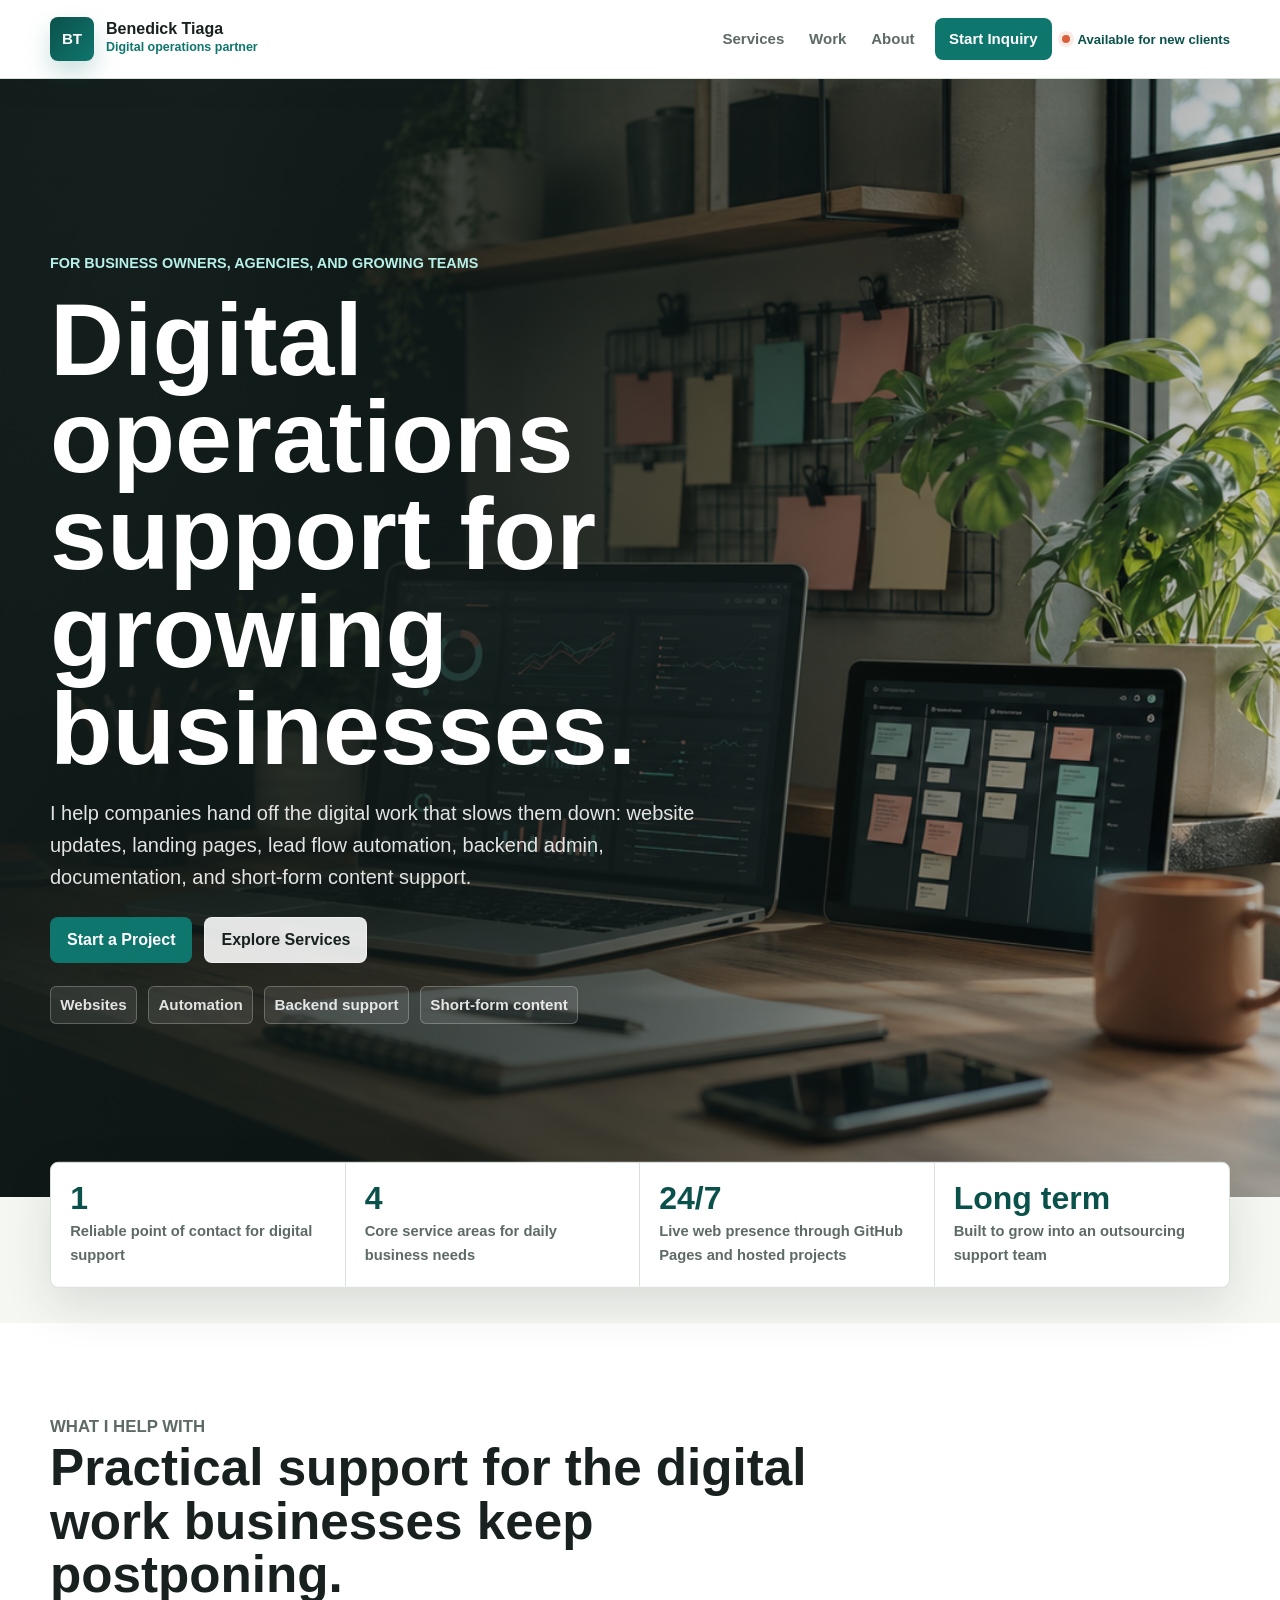
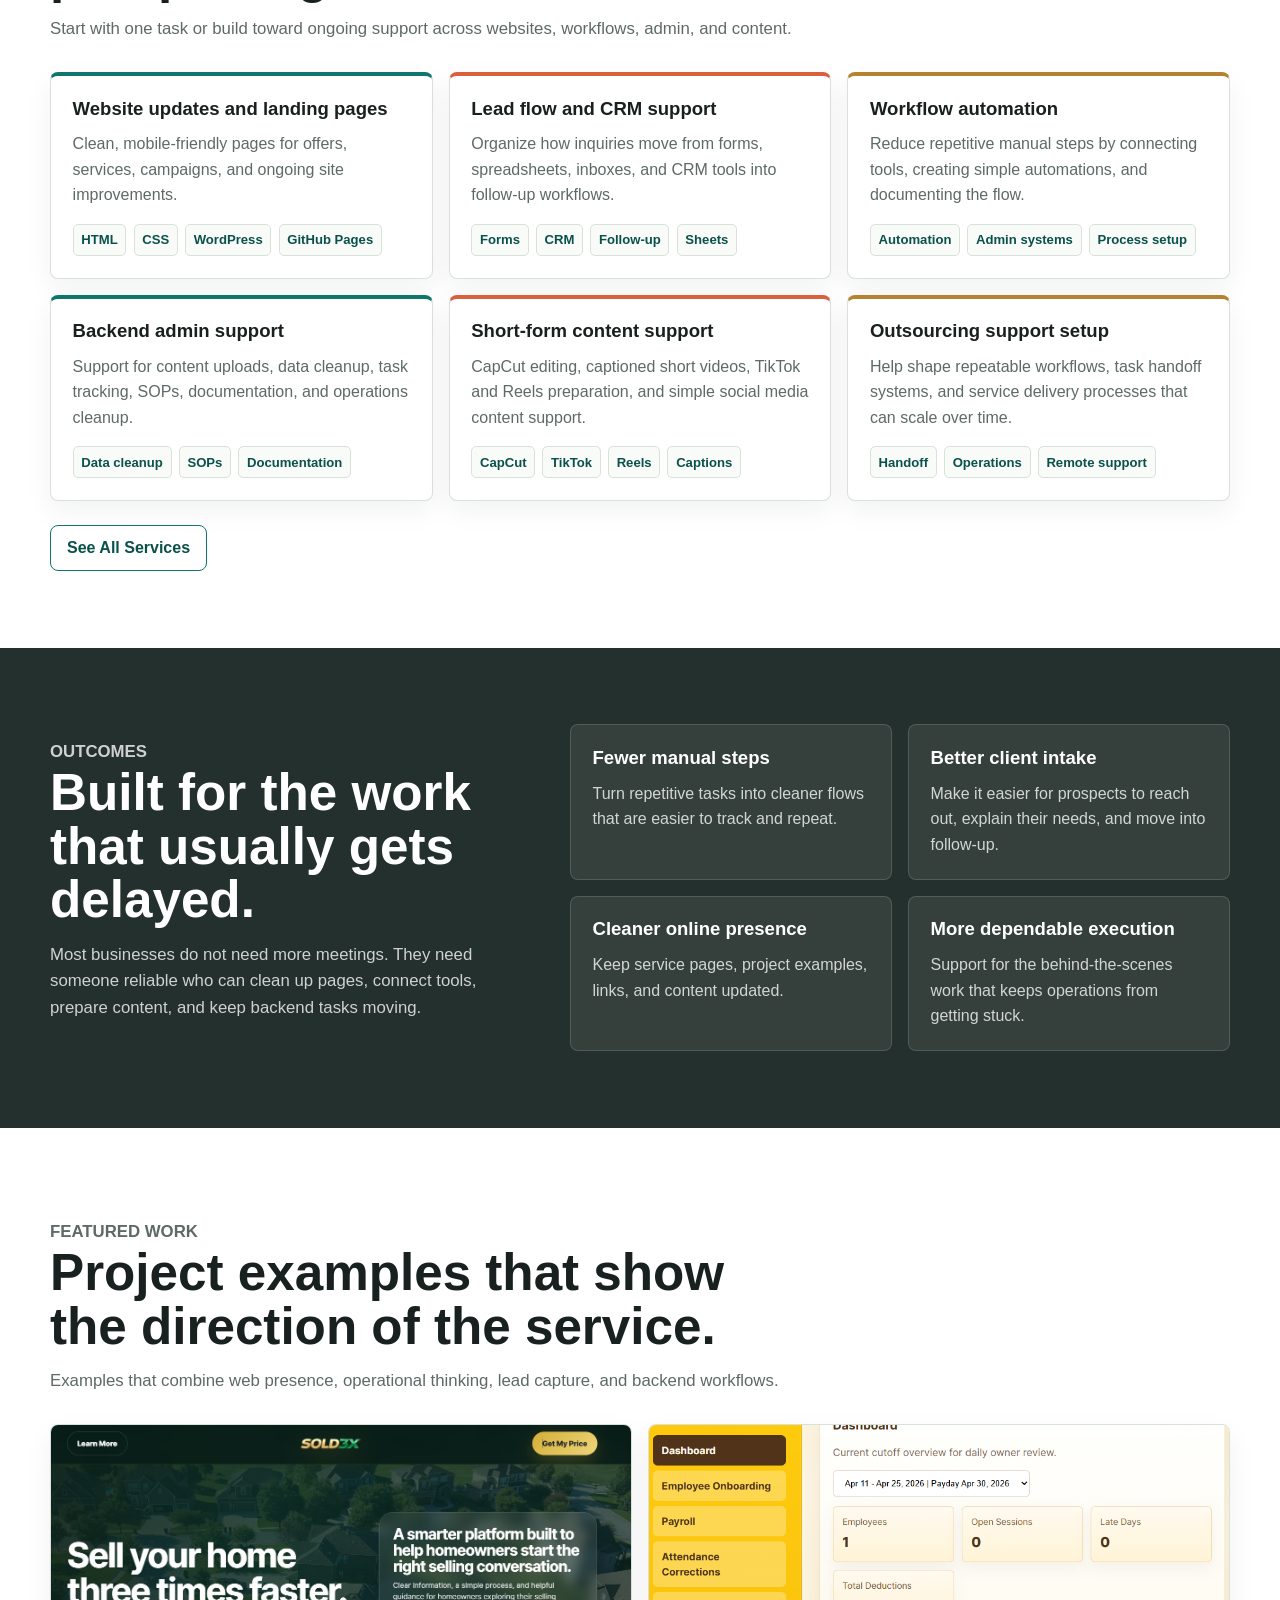
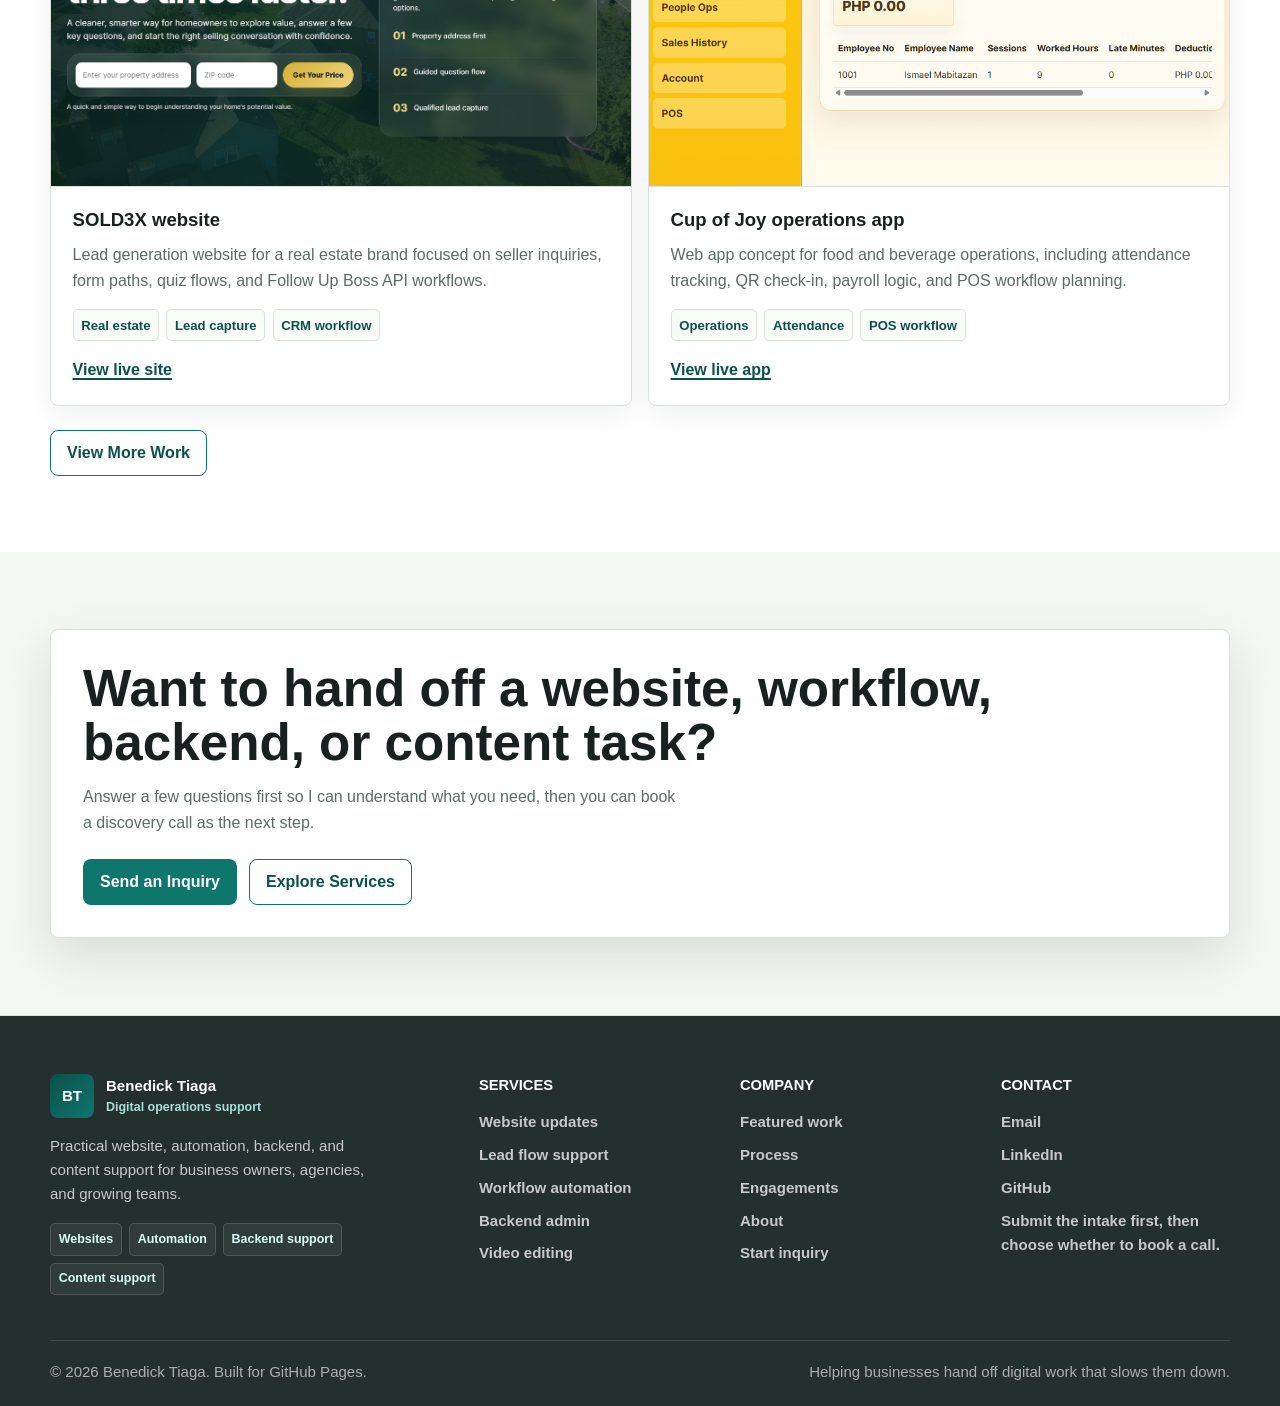
==== index.html @ 290f5091 "Convert booking to intake-first funnel" ====
<!DOCTYPE html>
<html lang="en">
<head>
  <meta charset="UTF-8" />
  <meta name="viewport" content="width=device-width, initial-scale=1.0" />
  <title>Benedick Tiaga | Digital Operations, Web, Automation, and Content Support</title>
  <meta name="description" content="Digital operations support for growing businesses. Websites, automation, backend admin, workflow cleanup, and short-form content support." />
  <meta property="og:title" content="Benedick Tiaga | Digital Operations, Web, Automation, and Content Support" />
  <meta property="og:description" content="Digital operations support for growing businesses. Websites, automation, backend admin, workflow cleanup, and short-form content support." />
  <meta property="og:type" content="website" />
  <link rel="stylesheet" href="styles.css" />
</head>
<body>
  <header class="nav">
    <div class="container nav-inner">
      <a href="index.html" class="brand"><span class="brand-mark">BT</span><span class="brand-copy"><span>Benedick Tiaga</span><small>Digital operations partner</small></span></a>
      <nav class="nav-links" aria-label="Primary navigation">
        <a href="services.html">Services</a>
        <a href="work.html">Work</a>
        <a href="about.html">About</a>
        <a href="contact.html" class="nav-cta">Start Inquiry</a>
        <span class="nav-status">Available for new clients</span>
      </nav>
    </div>
  </header>
  <main id="top"><section class="hero"><div class="container"><div class="hero-content"><p class="eyebrow">For business owners, agencies, and growing teams</p><h1>Digital operations support for growing businesses.</h1><p class="hero-copy">I help companies hand off the digital work that slows them down: website updates, landing pages, lead flow automation, backend admin, documentation, and short-form content support.</p><div class="hero-actions"><a class="button button-primary" href="contact.html">Start a Project</a><a class="button button-secondary" href="services.html">Explore Services</a></div><div class="signal-row" aria-label="Service highlights"><span>Websites</span><span>Automation</span><span>Backend support</span><span>Short-form content</span></div></div></div></section><div class="container"><div class="stat-strip" aria-label="Business focus"><div class="stat"><strong>1</strong><span>Reliable point of contact for digital support</span></div><div class="stat"><strong>4</strong><span>Core service areas for daily business needs</span></div><div class="stat"><strong>24/7</strong><span>Live web presence through GitHub Pages and hosted projects</span></div><div class="stat"><strong>Long term</strong><span>Built to grow into an outsourcing support team</span></div></div></div><section class="band-white"><div class="container"><div class="section-header"><p class="section-kicker">What I help with</p><h2>Practical support for the digital work businesses keep postponing.</h2><p>Start with one task or build toward ongoing support across websites, workflows, admin, and content.</p></div><div class="grid grid-3"><article class="card service-card" id="websites"><h3>Website updates and landing pages</h3><p>Clean, mobile-friendly pages for offers, services, campaigns, and ongoing site improvements.</p><div class="tag-row"><span class="tag">HTML</span><span class="tag">CSS</span><span class="tag">WordPress</span><span class="tag">GitHub Pages</span></div></article><article class="card service-card" id="lead-flow"><h3>Lead flow and CRM support</h3><p>Organize how inquiries move from forms, spreadsheets, inboxes, and CRM tools into follow-up workflows.</p><div class="tag-row"><span class="tag">Forms</span><span class="tag">CRM</span><span class="tag">Follow-up</span><span class="tag">Sheets</span></div></article><article class="card service-card" id="automation"><h3>Workflow automation</h3><p>Reduce repetitive manual steps by connecting tools, creating simple automations, and documenting the flow.</p><div class="tag-row"><span class="tag">Automation</span><span class="tag">Admin systems</span><span class="tag">Process setup</span></div></article><article class="card service-card" id="backend"><h3>Backend admin support</h3><p>Support for content uploads, data cleanup, task tracking, SOPs, documentation, and operations cleanup.</p><div class="tag-row"><span class="tag">Data cleanup</span><span class="tag">SOPs</span><span class="tag">Documentation</span></div></article><article class="card service-card" id="content"><h3>Short-form content support</h3><p>CapCut editing, captioned short videos, TikTok and Reels preparation, and simple social media content support.</p><div class="tag-row"><span class="tag">CapCut</span><span class="tag">TikTok</span><span class="tag">Reels</span><span class="tag">Captions</span></div></article><article class="card service-card" id="outsourcing"><h3>Outsourcing support setup</h3><p>Help shape repeatable workflows, task handoff systems, and service delivery processes that can scale over time.</p><div class="tag-row"><span class="tag">Handoff</span><span class="tag">Operations</span><span class="tag">Remote support</span></div></article></div><div class="actions"><a class="button button-outline" href="services.html">See All Services</a></div></div></section><section class="band-ink"><div class="container feature-split"><div class="section-header"><p class="section-kicker">Outcomes</p><h2>Built for the work that usually gets delayed.</h2><p>Most businesses do not need more meetings. They need someone reliable who can clean up pages, connect tools, prepare content, and keep backend tasks moving.</p></div><div class="grid grid-2"><article class="card"><h3>Fewer manual steps</h3><p>Turn repetitive tasks into cleaner flows that are easier to track and repeat.</p></article><article class="card"><h3>Better client intake</h3><p>Make it easier for prospects to reach out, explain their needs, and move into follow-up.</p></article><article class="card"><h3>Cleaner online presence</h3><p>Keep service pages, project examples, links, and content updated.</p></article><article class="card"><h3>More dependable execution</h3><p>Support for the behind-the-scenes work that keeps operations from getting stuck.</p></article></div></div></section><section class="band-white"><div class="container"><div class="section-header"><p class="section-kicker">Featured work</p><h2>Project examples that show the direction of the service.</h2><p>Examples that combine web presence, operational thinking, lead capture, and backend workflows.</p></div><div class="grid grid-2"><article class="card project-card"><img src="sold3x-preview.png" alt="SOLD3X website preview" class="project-image" /><div class="project-body"><h3>SOLD3X website</h3><p>Lead generation website for a real estate brand focused on seller inquiries, form paths, quiz flows, and Follow Up Boss API workflows.</p><div class="tag-row"><span class="tag">Real estate</span><span class="tag">Lead capture</span><span class="tag">CRM workflow</span></div><div class="project-meta"><a class="project-link" href="https://sold3x.com/" target="_blank" rel="noreferrer">View live site</a></div></div></article><article class="card project-card"><img src="cupofjoy-preview.png" alt="Cup of Joy app preview" class="project-image" /><div class="project-body"><h3>Cup of Joy operations app</h3><p>Web app concept for food and beverage operations, including attendance tracking, QR check-in, payroll logic, and POS workflow planning.</p><div class="tag-row"><span class="tag">Operations</span><span class="tag">Attendance</span><span class="tag">POS workflow</span></div><div class="project-meta"><a class="project-link" href="https://cupofjoy2506.netlify.app/" target="_blank" rel="noreferrer">View live app</a></div></div></article></div><div class="actions"><a class="button button-outline" href="work.html">View More Work</a></div></div></section><section><div class="container final-cta"><h2>Want to hand off a website, workflow, backend, or content task?</h2><p>Answer a few questions first so I can understand what you need, then you can book a discovery call as the next step.</p><div class="page-actions"><a class="button button-primary" href="contact.html">Send an Inquiry</a><a class="button button-outline" href="services.html">Explore Services</a></div></div></section></main>
  <footer class="site-footer"><div class="container"><div class="footer-main"><div><a href="index.html" class="footer-logo"><span class="brand-mark">BT</span><span>Benedick Tiaga<small>Digital operations support</small></span></a><p class="footer-copy">Practical website, automation, backend, and content support for business owners, agencies, and growing teams.</p><div class="footer-badges" aria-label="Core services"><span class="footer-badge">Websites</span><span class="footer-badge">Automation</span><span class="footer-badge">Backend support</span><span class="footer-badge">Content support</span></div></div><div class="footer-col"><h3>Services</h3><a href="services.html#websites">Website updates</a><a href="services.html#lead-flow">Lead flow support</a><a href="services.html#automation">Workflow automation</a><a href="services.html#backend">Backend admin</a><a href="work.html#videos">Video editing</a></div><div class="footer-col"><h3>Company</h3><a href="work.html">Featured work</a><a href="services.html#process">Process</a><a href="services.html#plans">Engagements</a><a href="about.html">About</a><a href="contact.html">Start inquiry</a></div><div class="footer-col"><h3>Contact</h3><a href="mailto:benedick.tiaga04@gmail.com">Email</a><a href="https://www.linkedin.com/in/benedick-tiaga-jr-51b253248/" target="_blank" rel="noreferrer">LinkedIn</a><a href="https://github.com/SyakNiPrimo" target="_blank" rel="noreferrer">GitHub</a><span>Submit the intake first, then choose whether to book a call.</span></div></div><div class="footer-bottom"><span>&copy; <span id="year"></span> Benedick Tiaga. Built for GitHub Pages.</span><span>Helping businesses hand off digital work that slows them down.</span></div></div></footer>
  <script>document.getElementById('year').textContent = new Date().getFullYear();</script>
  
</body>
</html>
---- styles.css ----
:root {
      --ink: #18211f;
      --muted: #5d6a66;
      --soft: #f5f7f2;
      --paper: #ffffff;
      --sage: #dfe8dd;
      --line: #d9e1db;
      --teal: #0f766e;
      --teal-dark: #0b514b;
      --coral: #d95f3d;
      --gold: #b4832f;
      --charcoal: #24302d;
      --max: 1180px;
      --radius: 8px;
      --shadow: 0 18px 48px rgba(24, 33, 31, 0.12);
    }

    * {
      box-sizing: border-box;
    }

    html {
      scroll-behavior: smooth;
    }

    body {
      margin: 0;
      font-family: Inter, Arial, Helvetica, sans-serif;
      color: var(--ink);
      background: var(--soft);
      line-height: 1.6;
    }

    a {
      color: inherit;
      text-decoration: none;
    }

    img,
    iframe {
      display: block;
      max-width: 100%;
    }

    input,
    select,
    textarea,
    button {
      font: inherit;
    }

    .container {
      width: min(100% - 2rem, var(--max));
      margin: 0 auto;
    }

    .nav {
      position: sticky;
      top: 0;
      z-index: 20;
      background: rgba(255, 255, 255, 0.94);
      border-bottom: 1px solid var(--line);
      backdrop-filter: blur(16px);
      box-shadow: 0 10px 28px rgba(24, 33, 31, 0.06);
    }

    .nav-inner {
      display: flex;
      align-items: center;
      justify-content: space-between;
      gap: 1rem;
      min-height: 78px;
    }

    .brand {
      display: inline-flex;
      align-items: center;
      gap: 0.75rem;
      color: var(--ink);
      flex-shrink: 0;
    }

    .brand-mark {
      display: inline-grid;
      place-items: center;
      width: 44px;
      height: 44px;
      border-radius: var(--radius);
      color: white;
      background: linear-gradient(135deg, var(--teal-dark), var(--teal));
      font-size: 0.95rem;
      font-weight: 900;
      box-shadow: 0 12px 24px rgba(15, 118, 110, 0.22);
    }

    .brand-copy {
      display: grid;
      gap: 0.05rem;
    }

    .brand-copy span {
      font-weight: 900;
      line-height: 1.1;
    }

    .brand-copy small {
      font-size: 0.78rem;
      font-weight: 800;
      color: var(--teal);
    }

    .nav-links {
      display: flex;
      align-items: center;
      justify-content: flex-end;
      gap: 0.25rem;
      flex-wrap: wrap;
      color: var(--muted);
      font-size: 0.94rem;
      font-weight: 800;
    }

    .nav-links a {
      display: inline-flex;
      align-items: center;
      min-height: 40px;
      padding: 0.55rem 0.65rem;
      border-radius: var(--radius);
    }

    .nav-links a:hover {
      color: var(--teal-dark);
      background: #eef5f0;
    }

    .nav-links .nav-cta {
      margin-left: 0.35rem;
      padding-inline: 0.9rem;
      color: white;
      background: var(--teal);
    }

    .nav-links .nav-cta:hover {
      color: white;
      background: var(--teal-dark);
    }

    .nav-status {
      display: inline-flex;
      align-items: center;
      gap: 0.45rem;
      margin-left: 0.4rem;
      color: var(--teal-dark);
      font-size: 0.82rem;
      font-weight: 900;
    }

    .nav-status::before {
      content: "";
      width: 0.5rem;
      height: 0.5rem;
      border-radius: 999px;
      background: var(--coral);
      box-shadow: 0 0 0 4px rgba(217, 95, 61, 0.12);
    }

    .button {
      display: inline-flex;
      align-items: center;
      justify-content: center;
      min-height: 46px;
      padding: 0.82rem 1rem;
      border: 1px solid transparent;
      border-radius: var(--radius);
      font-weight: 800;
      line-height: 1.1;
      cursor: pointer;
      transition: transform 0.2s ease, background 0.2s ease, border-color 0.2s ease;
    }

    .button:hover {
      transform: translateY(-1px);
    }

    .button-primary {
      background: var(--teal);
      color: white;
    }

    .button-primary:hover {
      background: var(--teal-dark);
    }

    .button-secondary {
      color: var(--ink);
      background: rgba(255, 255, 255, 0.88);
      border-color: rgba(255, 255, 255, 0.45);
    }

    .button-outline {
      color: var(--teal-dark);
      background: transparent;
      border-color: var(--teal);
    }

    .hero {
      position: relative;
      min-height: 76svh;
      display: flex;
      align-items: center;
      overflow: hidden;
      color: white;
      background:
        linear-gradient(90deg, rgba(16, 26, 24, 0.92) 0%, rgba(16, 26, 24, 0.72) 48%, rgba(16, 26, 24, 0.22) 100%),
        url("hero-operations.png") center right / cover no-repeat;
    }

    .hero-content {
      width: min(720px, 100%);
      padding: 6rem 0;
    }

    .eyebrow {
      margin: 0 0 1rem;
      color: #b7f0e8;
      font-size: 0.9rem;
      font-weight: 800;
      text-transform: uppercase;
      letter-spacing: 0;
    }

    h1,
    h2,
    h3,
    p {
      overflow-wrap: anywhere;
    }

    h1 {
      margin: 0;
      max-width: 12ch;
      font-size: clamp(3rem, 8vw, 6.8rem);
      line-height: 0.95;
      letter-spacing: 0;
    }

    .hero-copy {
      max-width: 62ch;
      margin: 1.25rem 0 0;
      color: rgba(255, 255, 255, 0.88);
      font-size: clamp(1rem, 2vw, 1.25rem);
    }

    .hero-actions,
    .actions {
      display: flex;
      flex-wrap: wrap;
      gap: 0.75rem;
      margin-top: 1.5rem;
    }

    .signal-row {
      display: flex;
      flex-wrap: wrap;
      gap: 0.7rem;
      margin-top: 1.4rem;
      color: rgba(255, 255, 255, 0.86);
      font-size: 0.95rem;
      font-weight: 700;
    }

    .signal-row span {
      padding: 0.38rem 0.58rem;
      border: 1px solid rgba(255, 255, 255, 0.24);
      border-radius: 6px;
      background: rgba(255, 255, 255, 0.09);
    }

    section {
      padding: 4.8rem 0;
    }

    .band-white {
      background: var(--paper);
    }

    .band-ink {
      color: white;
      background: var(--charcoal);
    }

    .section-header {
      max-width: 760px;
      margin-bottom: 1.8rem;
    }

    .section-kicker {
      margin: 0 0 0.5rem;
      color: var(--coral);
      font-size: 0.9rem;
      font-weight: 800;
      text-transform: uppercase;
      letter-spacing: 0;
    }

    .band-ink .section-kicker {
      color: #f6bd9d;
    }

    .section-header h2,
    .cta h2 {
      margin: 0;
      font-size: clamp(2rem, 4vw, 3.5rem);
      line-height: 1.05;
      letter-spacing: 0;
    }

    .section-header p,
    .cta p {
      margin: 0.9rem 0 0;
      color: var(--muted);
      font-size: 1.05rem;
    }

    .band-ink .section-header p,
    .band-ink .card p,
    .band-ink .muted {
      color: rgba(255, 255, 255, 0.78);
    }

    .grid {
      display: grid;
      gap: 1rem;
    }

    .grid-2 {
      grid-template-columns: repeat(2, minmax(0, 1fr));
    }

    .grid-3 {
      grid-template-columns: repeat(3, minmax(0, 1fr));
    }

    .grid-4 {
      grid-template-columns: repeat(4, minmax(0, 1fr));
    }

    .card {
      background: var(--paper);
      border: 1px solid var(--line);
      border-radius: var(--radius);
      padding: 1.35rem;
      box-shadow: 0 10px 28px rgba(24, 33, 31, 0.06);
    }

    .band-ink .card {
      color: white;
      background: rgba(255, 255, 255, 0.08);
      border-color: rgba(255, 255, 255, 0.14);
      box-shadow: none;
    }

    .card h3 {
      margin: 0;
      font-size: 1.16rem;
      line-height: 1.2;
    }

    .card p {
      margin: 0.7rem 0 0;
      color: var(--muted);
    }

    .number {
      display: inline-grid;
      place-items: center;
      width: 2.4rem;
      height: 2.4rem;
      margin-bottom: 0.9rem;
      border-radius: 6px;
      background: var(--sage);
      color: var(--teal-dark);
      font-weight: 900;
    }

    .stat-strip {
      display: grid;
      grid-template-columns: repeat(4, minmax(0, 1fr));
      border: 1px solid var(--line);
      border-radius: var(--radius);
      background: var(--paper);
      overflow: hidden;
      box-shadow: var(--shadow);
      transform: translateY(-2.2rem);
    }

    .stat {
      padding: 1.2rem;
      border-right: 1px solid var(--line);
    }

    .stat:last-child {
      border-right: 0;
    }

    .stat strong {
      display: block;
      color: var(--teal-dark);
      font-size: clamp(1.45rem, 3vw, 2rem);
      line-height: 1;
    }

    .stat span {
      display: block;
      margin-top: 0.4rem;
      color: var(--muted);
      font-weight: 700;
      font-size: 0.92rem;
    }

    .service-card {
      min-height: 100%;
      border-top: 4px solid var(--teal);
    }

    .service-card:nth-child(2),
    .service-card:nth-child(5) {
      border-top-color: var(--coral);
    }

    .service-card:nth-child(3),
    .service-card:nth-child(6) {
      border-top-color: var(--gold);
    }

    .tag-row {
      display: flex;
      flex-wrap: wrap;
      gap: 0.45rem;
      margin-top: 1rem;
    }

    .tag {
      display: inline-flex;
      border: 1px solid var(--line);
      border-radius: 5px;
      padding: 0.28rem 0.48rem;
      color: var(--teal-dark);
      background: #f8fbf7;
      font-size: 0.82rem;
      font-weight: 800;
    }

    .feature-split {
      display: grid;
      grid-template-columns: 0.85fr 1.15fr;
      gap: 2rem;
      align-items: center;
    }

    .profile-block {
      display: grid;
      grid-template-columns: 160px minmax(0, 1fr);
      gap: 1.2rem;
      align-items: center;
      padding: 1.2rem;
      border: 1px solid var(--line);
      border-radius: var(--radius);
      background: var(--paper);
      box-shadow: var(--shadow);
    }

    .profile-block img {
      width: 160px;
      height: 160px;
      border-radius: var(--radius);
      object-fit: cover;
      object-position: center 18%;
    }

    .profile-block h3 {
      margin: 0;
      font-size: 1.4rem;
    }

    .profile-block p {
      margin: 0.5rem 0 0;
      color: var(--muted);
    }

    .check-list {
      display: grid;
      gap: 0.75rem;
      margin: 0;
      padding: 0;
      list-style: none;
    }

    .check-list li {
      position: relative;
      padding-left: 1.55rem;
      color: var(--muted);
    }

    .check-list li::before {
      content: "";
      position: absolute;
      left: 0;
      top: 0.58rem;
      width: 0.65rem;
      height: 0.65rem;
      border-radius: 2px;
      background: var(--teal);
    }

    .project-card {
      padding: 0;
      overflow: hidden;
    }

    .project-image {
      width: 100%;
      aspect-ratio: 16 / 10;
      object-fit: cover;
      border-bottom: 1px solid var(--line);
      background: #e7ece8;
    }

    .project-body {
      padding: 1.35rem;
    }

    .project-meta {
      display: flex;
      flex-wrap: wrap;
      gap: 0.7rem;
      margin-top: 1rem;
    }

    .project-link {
      color: var(--teal-dark);
      font-weight: 900;
      text-decoration: underline;
      text-decoration-thickness: 2px;
      text-underline-offset: 3px;
    }

    .plans {
      align-items: stretch;
    }

    .plan-card {
      display: flex;
      flex-direction: column;
      min-height: 100%;
    }

    .plan-card strong {
      display: block;
      margin-top: 1rem;
      color: var(--teal-dark);
      font-size: 1.1rem;
    }

    .plan-card .button {
      margin-top: auto;
      align-self: flex-start;
    }

    .video-grid {
      grid-template-columns: repeat(3, minmax(0, 1fr));
    }

    .video-frame {
      position: relative;
      width: 100%;
      aspect-ratio: 9 / 16;
      overflow: hidden;
      border-radius: var(--radius);
      background: #111;
      border: 1px solid var(--line);
      margin-top: 1rem;
    }

    .video-frame iframe {
      position: absolute;
      inset: 0;
      width: 100%;
      height: 100%;
      border: 0;
    }

    .cta {
      display: grid;
      grid-template-columns: 0.86fr 1.14fr;
      gap: 2rem;
      align-items: start;
      padding: 2rem;
      border: 1px solid var(--line);
      border-radius: var(--radius);
      background: var(--paper);
      box-shadow: var(--shadow);
    }

    .booking {
      display: grid;
      grid-template-columns: 0.8fr 1.2fr;
      gap: 2rem;
      align-items: start;
    }

    .booking-panel {
      position: sticky;
      top: 106px;
    }

    .booking-points {
      display: grid;
      gap: 0.75rem;
      margin-top: 1.3rem;
    }

    .booking-point {
      padding: 0.9rem 1rem;
      border: 1px solid var(--line);
      border-radius: var(--radius);
      background: var(--paper);
      color: var(--muted);
      font-weight: 700;
    }

    .booking-point strong {
      display: block;
      color: var(--ink);
      margin-bottom: 0.2rem;
    }

    .booking-widget {
      overflow: hidden;
      border: 1px solid var(--line);
      border-radius: var(--radius);
      background: var(--paper);
      box-shadow: var(--shadow);
    }

    .contact-form {
      display: grid;
      gap: 0.9rem;
    }

    .intake-layout {
      grid-template-columns: 0.78fr 1.22fr;
    }

    .form-summary {
      display: grid;
      gap: 0.55rem;
      margin-top: 1.4rem;
    }

    .form-summary span {
      display: flex;
      align-items: center;
      min-height: 42px;
      padding: 0.72rem 0.82rem;
      border: 1px solid var(--line);
      border-radius: var(--radius);
      color: var(--teal-dark);
      background: #f8fbf7;
      font-weight: 900;
    }

    .intake-form {
      gap: 1rem;
    }

    .form-progress {
      display: grid;
      grid-template-columns: repeat(3, minmax(0, 1fr));
      gap: 0.55rem;
    }

    .progress-step {
      display: grid;
      place-items: center;
      min-height: 42px;
      padding: 0.55rem;
      border: 1px solid var(--line);
      border-radius: var(--radius);
      color: var(--muted);
      background: #fbfcfa;
      font-size: 0.82rem;
      font-weight: 900;
      text-align: center;
    }

    .progress-step.is-active,
    .progress-step.is-complete {
      color: white;
      background: var(--teal);
      border-color: var(--teal);
    }

    .form-step {
      display: grid;
      gap: 0.9rem;
    }

    .has-js .form-step {
      display: none;
    }

    .has-js .form-step.is-active {
      display: grid;
    }

    .form-step-actions {
      display: flex;
      flex-wrap: wrap;
      gap: 0.75rem;
      margin-top: 0.25rem;
    }

    .form-error {
      padding: 0.72rem 0.82rem;
      border: 1px solid rgba(217, 95, 61, 0.35);
      border-radius: var(--radius);
      color: #8f341d;
      background: rgba(217, 95, 61, 0.08);
      font-weight: 800;
    }

    .form-error:empty {
      display: none;
    }

    .field {
      display: grid;
      gap: 0.35rem;
    }

    .field label {
      color: var(--ink);
      font-weight: 800;
      font-size: 0.92rem;
    }

    .field input,
    .field select,
    .field textarea {
      width: 100%;
      border: 1px solid var(--line);
      border-radius: var(--radius);
      padding: 0.85rem;
      color: var(--ink);
      background: #fbfcfa;
    }

    .field textarea {
      min-height: 135px;
      resize: vertical;
    }

    .option-group {
      display: grid;
      gap: 0.6rem;
      padding: 0;
      margin: 0;
      border: 0;
    }

    .option-group > span {
      color: var(--ink);
      font-weight: 800;
      font-size: 0.92rem;
    }

    .choice-list {
      display: grid;
      gap: 0.55rem;
      padding: 0;
      margin: 0;
      border: 0;
    }

    .choice {
      display: flex;
      align-items: flex-start;
      gap: 0.55rem;
      padding: 0.72rem 0.8rem;
      border: 1px solid var(--line);
      border-radius: var(--radius);
      background: #fbfcfa;
      color: var(--muted);
      font-weight: 700;
    }

    .choice input {
      width: auto;
      margin-top: 0.25rem;
      accent-color: var(--teal);
      flex-shrink: 0;
    }

    .form-section-title {
      margin: 0;
      color: var(--teal-dark);
      font-size: 0.92rem;
      font-weight: 900;
      text-transform: uppercase;
      letter-spacing: 0;
    }

    .form-grid {
      display: grid;
      grid-template-columns: repeat(2, minmax(0, 1fr));
      gap: 0.9rem;
    }

    .form-note {
      margin: 0;
      color: var(--muted);
      font-size: 0.92rem;
    }

    .hidden-field {
      display: none;
    }

    .contact-links {
      display: grid;
      gap: 0.65rem;
      margin-top: 1.5rem;
    }

    .contact-links a {
      display: block;
      padding: 0.75rem 0;
      border-bottom: 1px solid var(--line);
      color: var(--teal-dark);
      font-weight: 900;
    }

    .site-footer {
      padding: 3.6rem 0 1.4rem;
      color: rgba(255, 255, 255, 0.74);
      background: var(--charcoal);
      border-top: 1px solid var(--line);
      font-size: 0.94rem;
    }

    .footer-main {
      display: grid;
      grid-template-columns: 1.3fr repeat(3, minmax(0, 0.75fr));
      gap: 2rem;
      align-items: start;
    }

    .footer-logo {
      display: inline-flex;
      align-items: center;
      gap: 0.75rem;
      color: white;
      font-weight: 900;
    }

    .footer-logo .brand-mark {
      box-shadow: none;
    }

    .footer-logo small {
      display: block;
      color: #a8ded7;
      font-size: 0.78rem;
      font-weight: 800;
    }

    .footer-copy {
      max-width: 38ch;
      margin: 1rem 0 0;
      color: rgba(255, 255, 255, 0.74);
    }

    .footer-badges {
      display: flex;
      flex-wrap: wrap;
      gap: 0.45rem;
      margin-top: 1.1rem;
    }

    .footer-badge {
      display: inline-flex;
      padding: 0.32rem 0.48rem;
      border: 1px solid rgba(255, 255, 255, 0.14);
      border-radius: 5px;
      color: #d9fff9;
      background: rgba(255, 255, 255, 0.06);
      font-size: 0.78rem;
      font-weight: 900;
    }

    .footer-col h3 {
      margin: 0 0 0.8rem;
      color: white;
      font-size: 0.92rem;
      text-transform: uppercase;
      letter-spacing: 0;
    }

    .footer-col a,
    .footer-col span {
      display: block;
      margin-top: 0.55rem;
      color: rgba(255, 255, 255, 0.74);
      font-weight: 700;
    }

    .footer-col a:hover {
      color: white;
    }

    .footer-bottom {
      display: flex;
      align-items: center;
      justify-content: space-between;
      gap: 1rem;
      margin-top: 2.8rem;
      padding-top: 1.2rem;
      border-top: 1px solid rgba(255, 255, 255, 0.12);
      color: rgba(255, 255, 255, 0.62);
    }

    @media (max-width: 1050px) {
      .grid-4,
      .video-grid {
        grid-template-columns: repeat(2, minmax(0, 1fr));
      }

      .footer-main {
        grid-template-columns: repeat(2, minmax(0, 1fr));
      }

      .stat-strip {
        grid-template-columns: repeat(2, minmax(0, 1fr));
      }

      .stat:nth-child(2) {
        border-right: 0;
      }

      .stat:nth-child(1),
      .stat:nth-child(2) {
        border-bottom: 1px solid var(--line);
      }
    }

    @media (max-width: 860px) {
      .nav-inner {
        align-items: flex-start;
        flex-direction: column;
        padding: 0.9rem 0;
      }

      .nav-links {
        justify-content: flex-start;
        width: 100%;
      }

      .nav-status {
        margin-left: 0;
      }

      .hero {
        min-height: 72svh;
        background:
          linear-gradient(90deg, rgba(16, 26, 24, 0.92), rgba(16, 26, 24, 0.72)),
          url("hero-operations.png") center / cover no-repeat;
      }

      h1 {
        max-width: 100%;
      }

      .grid-2,
      .grid-3,
      .feature-split,
      .cta,
      .booking,
      .footer-main {
        grid-template-columns: 1fr;
      }

      .booking-panel {
        position: static;
      }

      .footer-bottom {
        align-items: flex-start;
        flex-direction: column;
      }
    }

    @media (max-width: 640px) {
      .container {
        width: min(100% - 1.1rem, var(--max));
      }

      section {
        padding: 3.4rem 0;
      }

      .hero-content {
        padding: 4rem 0;
      }

      .grid-4,
      .video-grid,
      .stat-strip,
      .form-grid,
      .profile-block {
        grid-template-columns: 1fr;
      }

      .stat {
        border-right: 0;
        border-bottom: 1px solid var(--line);
      }

      .stat:last-child {
        border-bottom: 0;
      }

      .profile-block img {
        width: 100%;
        height: 260px;
      }

      .button {
        width: 100%;
      }

      .nav-links {
        display: grid;
        grid-template-columns: repeat(2, minmax(0, 1fr));
      }

      .nav-links a {
        justify-content: center;
        text-align: center;
      }

      .nav-links .nav-cta,
      .nav-status {
        grid-column: 1 / -1;
        justify-content: center;
      }

      .project-meta,
      .hero-actions,
      .actions {
        width: 100%;
      }
    }

    .nav-links a[aria-current="page"] {
      color: var(--teal-dark);
      background: #eef5f0;
    }

    .page-hero {
      position: relative;
      padding: 5.6rem 0 4.8rem;
      color: white;
      background:
        linear-gradient(90deg, rgba(16, 26, 24, 0.94), rgba(16, 26, 24, 0.68)),
        url("hero-operations.png") center right / cover no-repeat;
    }

    .page-hero h1 {
      max-width: 13ch;
    }

    .page-hero .hero-copy {
      color: rgba(255, 255, 255, 0.86);
    }

    .page-hero .eyebrow {
      color: #b7f0e8;
    }

    .page-actions {
      display: flex;
      flex-wrap: wrap;
      gap: 0.75rem;
      margin-top: 1.5rem;
    }

    .final-cta {
      padding: 2rem;
      border: 1px solid var(--line);
      border-radius: var(--radius);
      background: var(--paper);
      box-shadow: var(--shadow);
    }

    .final-cta h2 {
      margin: 0;
      font-size: clamp(2rem, 4vw, 3.4rem);
      line-height: 1.05;
      letter-spacing: 0;
    }

    .final-cta p {
      max-width: 68ch;
      color: var(--muted);
      margin: 0.9rem 0 0;
    }
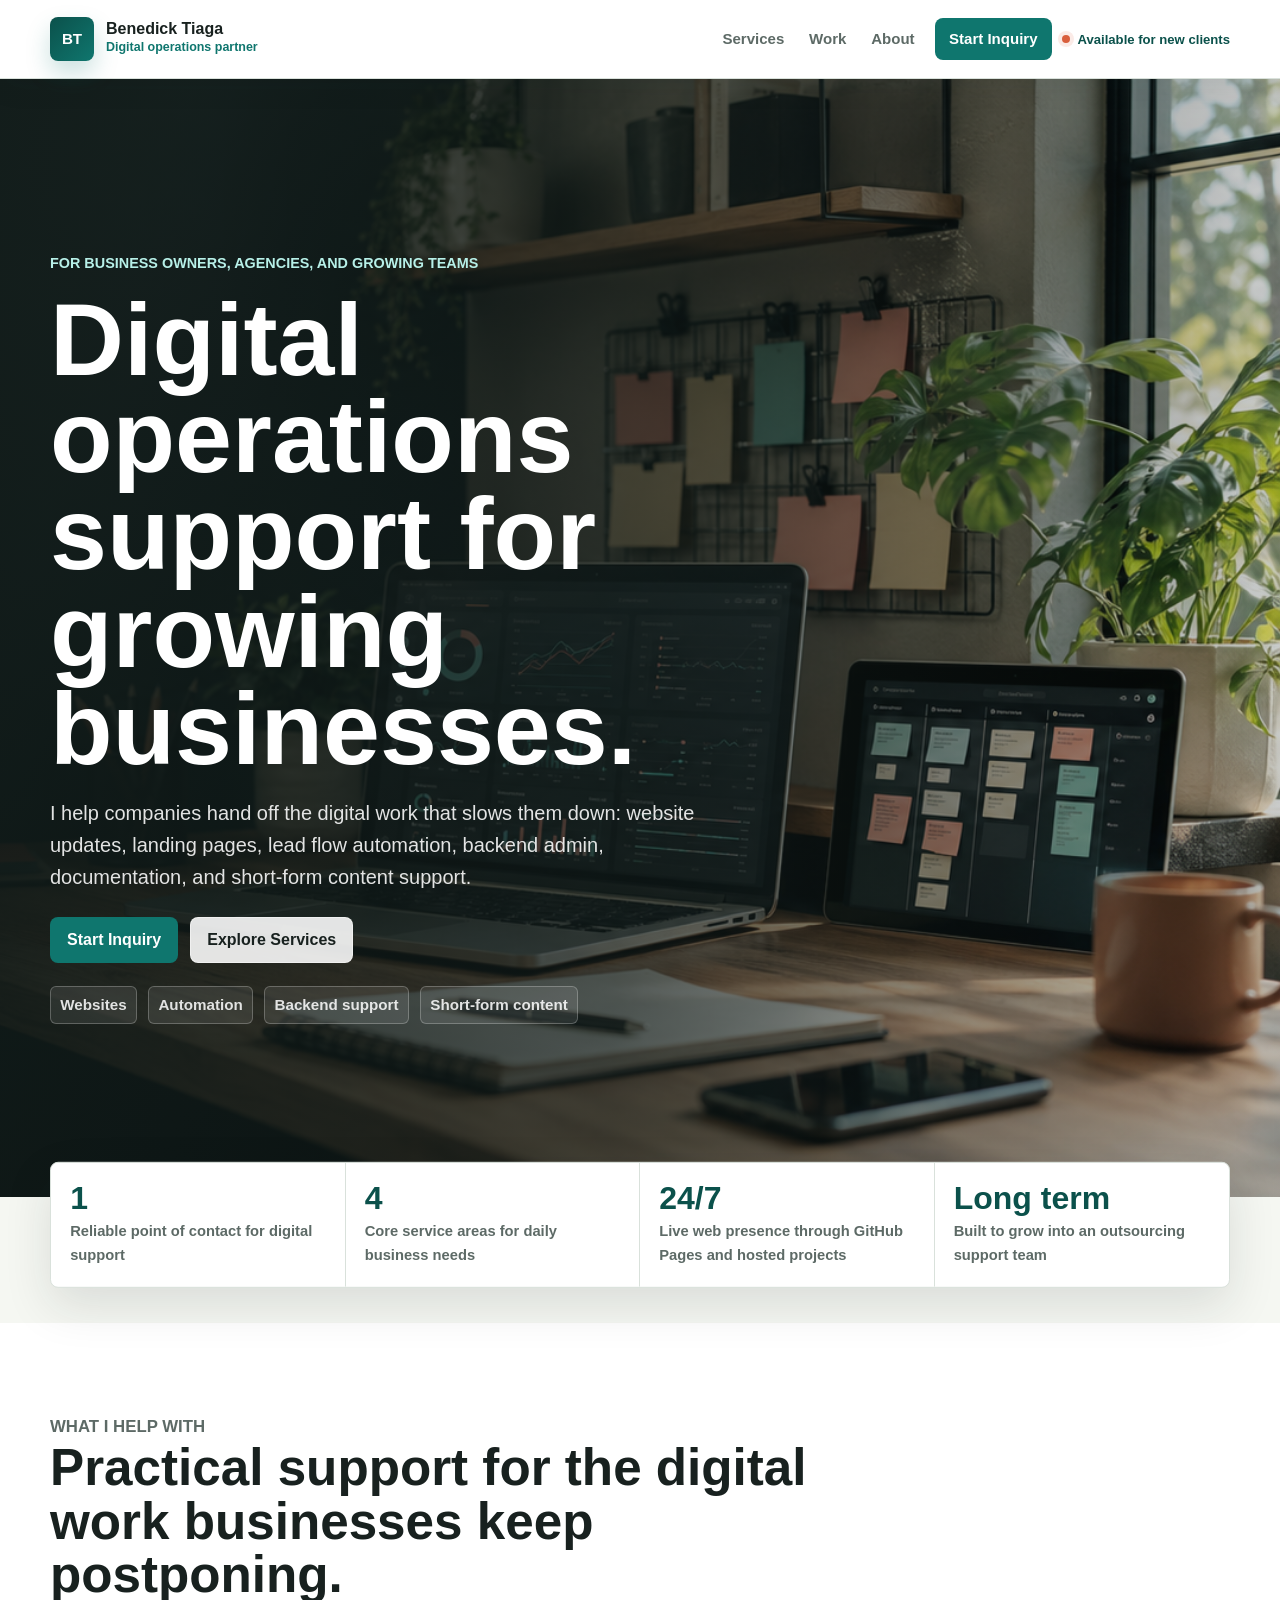
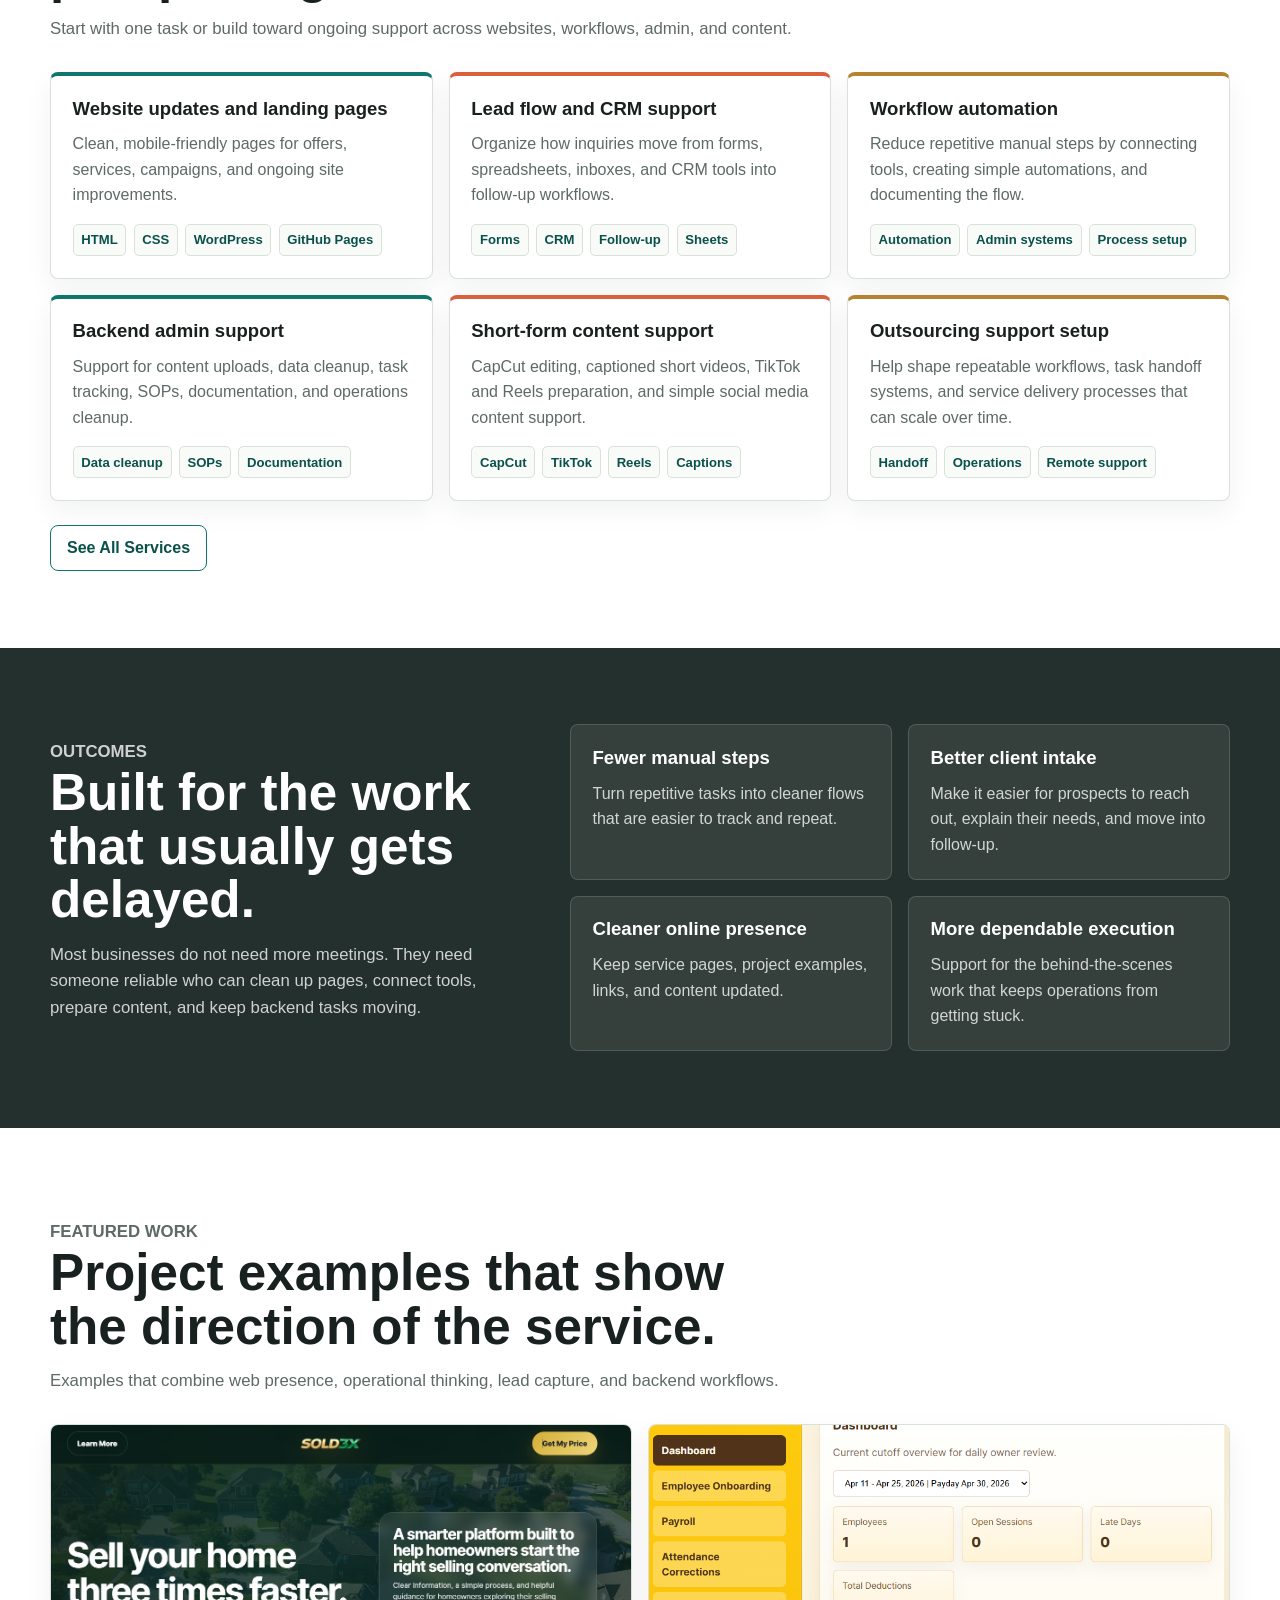
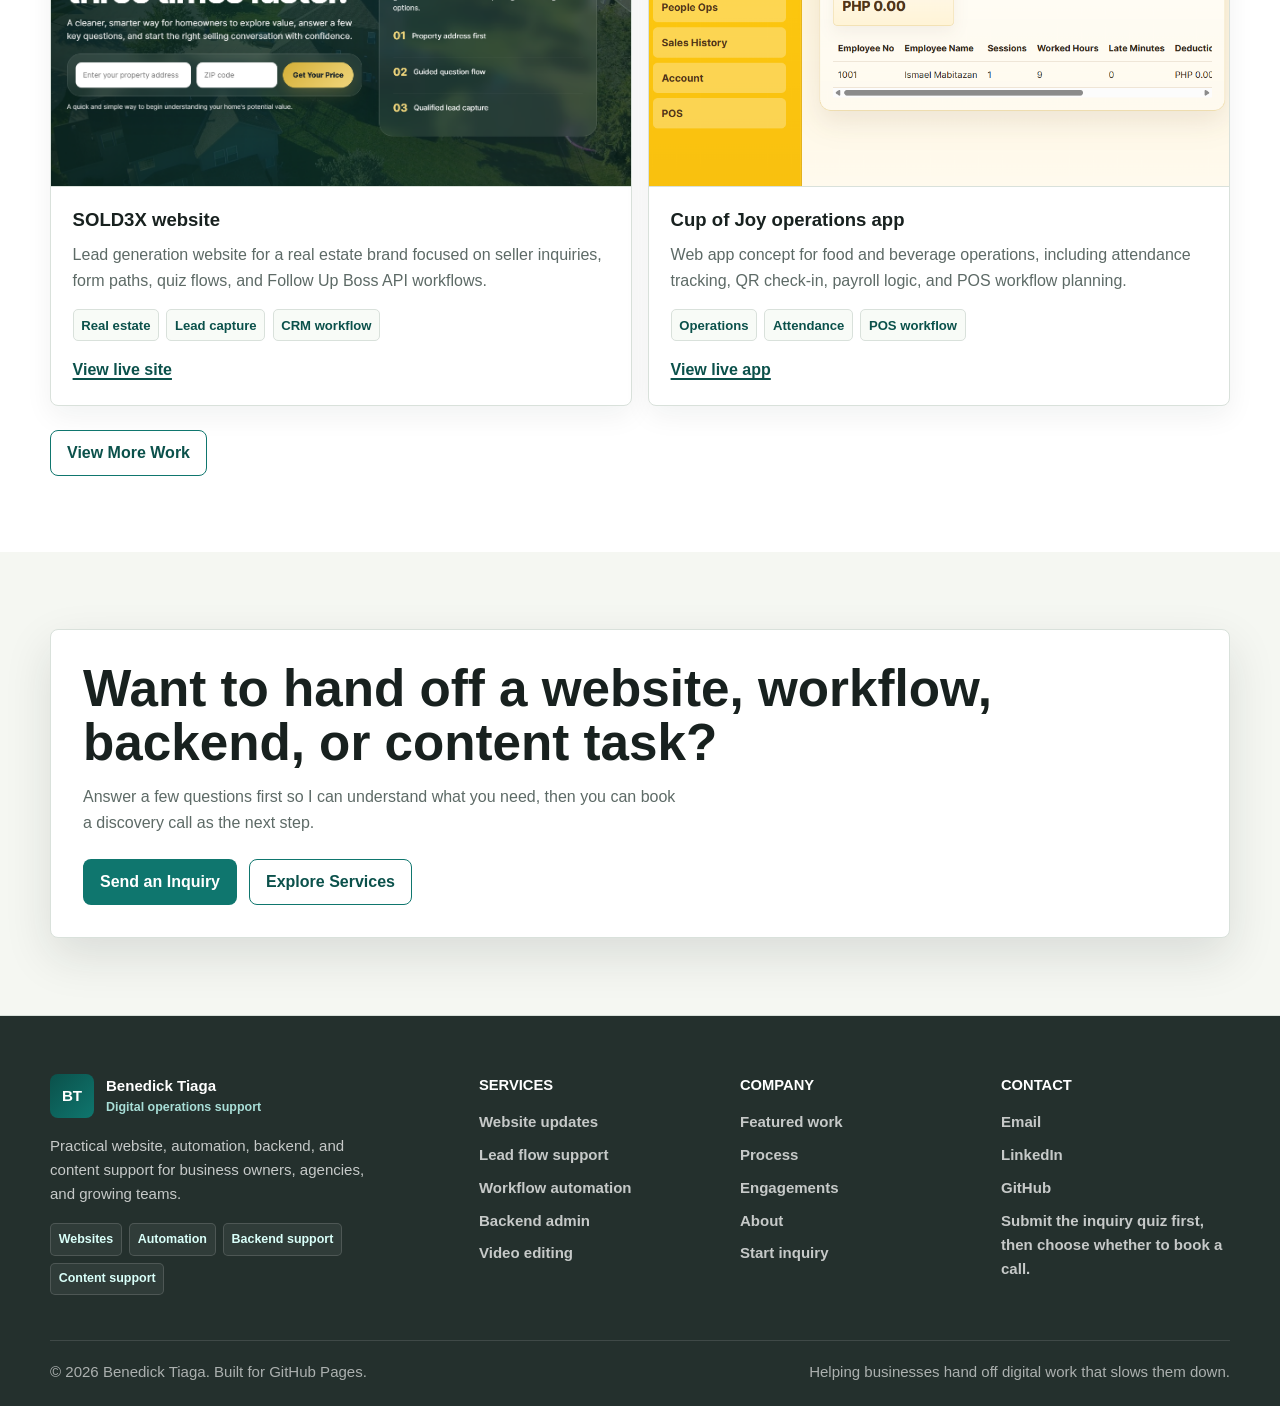
==== commit 761cc3f8: "Add popup inquiry quiz experience" ====
--- a/index.html
+++ b/index.html
@@ -9,6 +9,7 @@
   <meta property="og:description" content="Digital operations support for growing businesses. Websites, automation, backend admin, workflow cleanup, and short-form content support." />
   <meta property="og:type" content="website" />
   <link rel="stylesheet" href="styles.css" />
+  <script src="lead-quiz.js" defer></script>
 </head>
 <body>
   <header class="nav">
@@ -23,8 +24,8 @@
       </nav>
     </div>
   </header>
-  <main id="top"><section class="hero"><div class="container"><div class="hero-content"><p class="eyebrow">For business owners, agencies, and growing teams</p><h1>Digital operations support for growing businesses.</h1><p class="hero-copy">I help companies hand off the digital work that slows them down: website updates, landing pages, lead flow automation, backend admin, documentation, and short-form content support.</p><div class="hero-actions"><a class="button button-primary" href="contact.html">Start a Project</a><a class="button button-secondary" href="services.html">Explore Services</a></div><div class="signal-row" aria-label="Service highlights"><span>Websites</span><span>Automation</span><span>Backend support</span><span>Short-form content</span></div></div></div></section><div class="container"><div class="stat-strip" aria-label="Business focus"><div class="stat"><strong>1</strong><span>Reliable point of contact for digital support</span></div><div class="stat"><strong>4</strong><span>Core service areas for daily business needs</span></div><div class="stat"><strong>24/7</strong><span>Live web presence through GitHub Pages and hosted projects</span></div><div class="stat"><strong>Long term</strong><span>Built to grow into an outsourcing support team</span></div></div></div><section class="band-white"><div class="container"><div class="section-header"><p class="section-kicker">What I help with</p><h2>Practical support for the digital work businesses keep postponing.</h2><p>Start with one task or build toward ongoing support across websites, workflows, admin, and content.</p></div><div class="grid grid-3"><article class="card service-card" id="websites"><h3>Website updates and landing pages</h3><p>Clean, mobile-friendly pages for offers, services, campaigns, and ongoing site improvements.</p><div class="tag-row"><span class="tag">HTML</span><span class="tag">CSS</span><span class="tag">WordPress</span><span class="tag">GitHub Pages</span></div></article><article class="card service-card" id="lead-flow"><h3>Lead flow and CRM support</h3><p>Organize how inquiries move from forms, spreadsheets, inboxes, and CRM tools into follow-up workflows.</p><div class="tag-row"><span class="tag">Forms</span><span class="tag">CRM</span><span class="tag">Follow-up</span><span class="tag">Sheets</span></div></article><article class="card service-card" id="automation"><h3>Workflow automation</h3><p>Reduce repetitive manual steps by connecting tools, creating simple automations, and documenting the flow.</p><div class="tag-row"><span class="tag">Automation</span><span class="tag">Admin systems</span><span class="tag">Process setup</span></div></article><article class="card service-card" id="backend"><h3>Backend admin support</h3><p>Support for content uploads, data cleanup, task tracking, SOPs, documentation, and operations cleanup.</p><div class="tag-row"><span class="tag">Data cleanup</span><span class="tag">SOPs</span><span class="tag">Documentation</span></div></article><article class="card service-card" id="content"><h3>Short-form content support</h3><p>CapCut editing, captioned short videos, TikTok and Reels preparation, and simple social media content support.</p><div class="tag-row"><span class="tag">CapCut</span><span class="tag">TikTok</span><span class="tag">Reels</span><span class="tag">Captions</span></div></article><article class="card service-card" id="outsourcing"><h3>Outsourcing support setup</h3><p>Help shape repeatable workflows, task handoff systems, and service delivery processes that can scale over time.</p><div class="tag-row"><span class="tag">Handoff</span><span class="tag">Operations</span><span class="tag">Remote support</span></div></article></div><div class="actions"><a class="button button-outline" href="services.html">See All Services</a></div></div></section><section class="band-ink"><div class="container feature-split"><div class="section-header"><p class="section-kicker">Outcomes</p><h2>Built for the work that usually gets delayed.</h2><p>Most businesses do not need more meetings. They need someone reliable who can clean up pages, connect tools, prepare content, and keep backend tasks moving.</p></div><div class="grid grid-2"><article class="card"><h3>Fewer manual steps</h3><p>Turn repetitive tasks into cleaner flows that are easier to track and repeat.</p></article><article class="card"><h3>Better client intake</h3><p>Make it easier for prospects to reach out, explain their needs, and move into follow-up.</p></article><article class="card"><h3>Cleaner online presence</h3><p>Keep service pages, project examples, links, and content updated.</p></article><article class="card"><h3>More dependable execution</h3><p>Support for the behind-the-scenes work that keeps operations from getting stuck.</p></article></div></div></section><section class="band-white"><div class="container"><div class="section-header"><p class="section-kicker">Featured work</p><h2>Project examples that show the direction of the service.</h2><p>Examples that combine web presence, operational thinking, lead capture, and backend workflows.</p></div><div class="grid grid-2"><article class="card project-card"><img src="sold3x-preview.png" alt="SOLD3X website preview" class="project-image" /><div class="project-body"><h3>SOLD3X website</h3><p>Lead generation website for a real estate brand focused on seller inquiries, form paths, quiz flows, and Follow Up Boss API workflows.</p><div class="tag-row"><span class="tag">Real estate</span><span class="tag">Lead capture</span><span class="tag">CRM workflow</span></div><div class="project-meta"><a class="project-link" href="https://sold3x.com/" target="_blank" rel="noreferrer">View live site</a></div></div></article><article class="card project-card"><img src="cupofjoy-preview.png" alt="Cup of Joy app preview" class="project-image" /><div class="project-body"><h3>Cup of Joy operations app</h3><p>Web app concept for food and beverage operations, including attendance tracking, QR check-in, payroll logic, and POS workflow planning.</p><div class="tag-row"><span class="tag">Operations</span><span class="tag">Attendance</span><span class="tag">POS workflow</span></div><div class="project-meta"><a class="project-link" href="https://cupofjoy2506.netlify.app/" target="_blank" rel="noreferrer">View live app</a></div></div></article></div><div class="actions"><a class="button button-outline" href="work.html">View More Work</a></div></div></section><section><div class="container final-cta"><h2>Want to hand off a website, workflow, backend, or content task?</h2><p>Answer a few questions first so I can understand what you need, then you can book a discovery call as the next step.</p><div class="page-actions"><a class="button button-primary" href="contact.html">Send an Inquiry</a><a class="button button-outline" href="services.html">Explore Services</a></div></div></section></main>
-  <footer class="site-footer"><div class="container"><div class="footer-main"><div><a href="index.html" class="footer-logo"><span class="brand-mark">BT</span><span>Benedick Tiaga<small>Digital operations support</small></span></a><p class="footer-copy">Practical website, automation, backend, and content support for business owners, agencies, and growing teams.</p><div class="footer-badges" aria-label="Core services"><span class="footer-badge">Websites</span><span class="footer-badge">Automation</span><span class="footer-badge">Backend support</span><span class="footer-badge">Content support</span></div></div><div class="footer-col"><h3>Services</h3><a href="services.html#websites">Website updates</a><a href="services.html#lead-flow">Lead flow support</a><a href="services.html#automation">Workflow automation</a><a href="services.html#backend">Backend admin</a><a href="work.html#videos">Video editing</a></div><div class="footer-col"><h3>Company</h3><a href="work.html">Featured work</a><a href="services.html#process">Process</a><a href="services.html#plans">Engagements</a><a href="about.html">About</a><a href="contact.html">Start inquiry</a></div><div class="footer-col"><h3>Contact</h3><a href="mailto:benedick.tiaga04@gmail.com">Email</a><a href="https://www.linkedin.com/in/benedick-tiaga-jr-51b253248/" target="_blank" rel="noreferrer">LinkedIn</a><a href="https://github.com/SyakNiPrimo" target="_blank" rel="noreferrer">GitHub</a><span>Submit the intake first, then choose whether to book a call.</span></div></div><div class="footer-bottom"><span>&copy; <span id="year"></span> Benedick Tiaga. Built for GitHub Pages.</span><span>Helping businesses hand off digital work that slows them down.</span></div></div></footer>
+  <main id="top"><section class="hero"><div class="container"><div class="hero-content"><p class="eyebrow">For business owners, agencies, and growing teams</p><h1>Digital operations support for growing businesses.</h1><p class="hero-copy">I help companies hand off the digital work that slows them down: website updates, landing pages, lead flow automation, backend admin, documentation, and short-form content support.</p><div class="hero-actions"><a class="button button-primary" href="contact.html">Start Inquiry</a><a class="button button-secondary" href="services.html">Explore Services</a></div><div class="signal-row" aria-label="Service highlights"><span>Websites</span><span>Automation</span><span>Backend support</span><span>Short-form content</span></div></div></div></section><div class="container"><div class="stat-strip" aria-label="Business focus"><div class="stat"><strong>1</strong><span>Reliable point of contact for digital support</span></div><div class="stat"><strong>4</strong><span>Core service areas for daily business needs</span></div><div class="stat"><strong>24/7</strong><span>Live web presence through GitHub Pages and hosted projects</span></div><div class="stat"><strong>Long term</strong><span>Built to grow into an outsourcing support team</span></div></div></div><section class="band-white"><div class="container"><div class="section-header"><p class="section-kicker">What I help with</p><h2>Practical support for the digital work businesses keep postponing.</h2><p>Start with one task or build toward ongoing support across websites, workflows, admin, and content.</p></div><div class="grid grid-3"><article class="card service-card" id="websites"><h3>Website updates and landing pages</h3><p>Clean, mobile-friendly pages for offers, services, campaigns, and ongoing site improvements.</p><div class="tag-row"><span class="tag">HTML</span><span class="tag">CSS</span><span class="tag">WordPress</span><span class="tag">GitHub Pages</span></div></article><article class="card service-card" id="lead-flow"><h3>Lead flow and CRM support</h3><p>Organize how inquiries move from forms, spreadsheets, inboxes, and CRM tools into follow-up workflows.</p><div class="tag-row"><span class="tag">Forms</span><span class="tag">CRM</span><span class="tag">Follow-up</span><span class="tag">Sheets</span></div></article><article class="card service-card" id="automation"><h3>Workflow automation</h3><p>Reduce repetitive manual steps by connecting tools, creating simple automations, and documenting the flow.</p><div class="tag-row"><span class="tag">Automation</span><span class="tag">Admin systems</span><span class="tag">Process setup</span></div></article><article class="card service-card" id="backend"><h3>Backend admin support</h3><p>Support for content uploads, data cleanup, task tracking, SOPs, documentation, and operations cleanup.</p><div class="tag-row"><span class="tag">Data cleanup</span><span class="tag">SOPs</span><span class="tag">Documentation</span></div></article><article class="card service-card" id="content"><h3>Short-form content support</h3><p>CapCut editing, captioned short videos, TikTok and Reels preparation, and simple social media content support.</p><div class="tag-row"><span class="tag">CapCut</span><span class="tag">TikTok</span><span class="tag">Reels</span><span class="tag">Captions</span></div></article><article class="card service-card" id="outsourcing"><h3>Outsourcing support setup</h3><p>Help shape repeatable workflows, task handoff systems, and service delivery processes that can scale over time.</p><div class="tag-row"><span class="tag">Handoff</span><span class="tag">Operations</span><span class="tag">Remote support</span></div></article></div><div class="actions"><a class="button button-outline" href="services.html">See All Services</a></div></div></section><section class="band-ink"><div class="container feature-split"><div class="section-header"><p class="section-kicker">Outcomes</p><h2>Built for the work that usually gets delayed.</h2><p>Most businesses do not need more meetings. They need someone reliable who can clean up pages, connect tools, prepare content, and keep backend tasks moving.</p></div><div class="grid grid-2"><article class="card"><h3>Fewer manual steps</h3><p>Turn repetitive tasks into cleaner flows that are easier to track and repeat.</p></article><article class="card"><h3>Better client intake</h3><p>Make it easier for prospects to reach out, explain their needs, and move into follow-up.</p></article><article class="card"><h3>Cleaner online presence</h3><p>Keep service pages, project examples, links, and content updated.</p></article><article class="card"><h3>More dependable execution</h3><p>Support for the behind-the-scenes work that keeps operations from getting stuck.</p></article></div></div></section><section class="band-white"><div class="container"><div class="section-header"><p class="section-kicker">Featured work</p><h2>Project examples that show the direction of the service.</h2><p>Examples that combine web presence, operational thinking, lead capture, and backend workflows.</p></div><div class="grid grid-2"><article class="card project-card"><img src="sold3x-preview.png" alt="SOLD3X website preview" class="project-image" /><div class="project-body"><h3>SOLD3X website</h3><p>Lead generation website for a real estate brand focused on seller inquiries, form paths, quiz flows, and Follow Up Boss API workflows.</p><div class="tag-row"><span class="tag">Real estate</span><span class="tag">Lead capture</span><span class="tag">CRM workflow</span></div><div class="project-meta"><a class="project-link" href="https://sold3x.com/" target="_blank" rel="noreferrer">View live site</a></div></div></article><article class="card project-card"><img src="cupofjoy-preview.png" alt="Cup of Joy app preview" class="project-image" /><div class="project-body"><h3>Cup of Joy operations app</h3><p>Web app concept for food and beverage operations, including attendance tracking, QR check-in, payroll logic, and POS workflow planning.</p><div class="tag-row"><span class="tag">Operations</span><span class="tag">Attendance</span><span class="tag">POS workflow</span></div><div class="project-meta"><a class="project-link" href="https://cupofjoy2506.netlify.app/" target="_blank" rel="noreferrer">View live app</a></div></div></article></div><div class="actions"><a class="button button-outline" href="work.html">View More Work</a></div></div></section><section><div class="container final-cta"><h2>Want to hand off a website, workflow, backend, or content task?</h2><p>Answer a few questions first so I can understand what you need, then you can book a discovery call as the next step.</p><div class="page-actions"><a class="button button-primary" href="contact.html">Send an Inquiry</a><a class="button button-outline" href="services.html">Explore Services</a></div></div></section></main>
+  <footer class="site-footer"><div class="container"><div class="footer-main"><div><a href="index.html" class="footer-logo"><span class="brand-mark">BT</span><span>Benedick Tiaga<small>Digital operations support</small></span></a><p class="footer-copy">Practical website, automation, backend, and content support for business owners, agencies, and growing teams.</p><div class="footer-badges" aria-label="Core services"><span class="footer-badge">Websites</span><span class="footer-badge">Automation</span><span class="footer-badge">Backend support</span><span class="footer-badge">Content support</span></div></div><div class="footer-col"><h3>Services</h3><a href="services.html#websites">Website updates</a><a href="services.html#lead-flow">Lead flow support</a><a href="services.html#automation">Workflow automation</a><a href="services.html#backend">Backend admin</a><a href="work.html#videos">Video editing</a></div><div class="footer-col"><h3>Company</h3><a href="work.html">Featured work</a><a href="services.html#process">Process</a><a href="services.html#plans">Engagements</a><a href="about.html">About</a><a href="contact.html">Start inquiry</a></div><div class="footer-col"><h3>Contact</h3><a href="mailto:benedick.tiaga04@gmail.com">Email</a><a href="https://www.linkedin.com/in/benedick-tiaga-jr-51b253248/" target="_blank" rel="noreferrer">LinkedIn</a><a href="https://github.com/SyakNiPrimo" target="_blank" rel="noreferrer">GitHub</a><span>Submit the inquiry quiz first, then choose whether to book a call.</span></div></div><div class="footer-bottom"><span>&copy; <span id="year"></span> Benedick Tiaga. Built for GitHub Pages.</span><span>Helping businesses hand off digital work that slows them down.</span></div></div></footer>
   <script>document.getElementById('year').textContent = new Date().getFullYear();</script>
   
 </body>
--- a/styles.css
+++ b/styles.css
@@ -827,6 +827,228 @@
       display: none;
     }
 
+    body.quiz-open {
+      overflow: hidden;
+    }
+
+    .quiz-modal {
+      position: fixed;
+      inset: 0;
+      z-index: 100;
+      display: none;
+      align-items: center;
+      justify-content: center;
+      padding: 1rem;
+    }
+
+    .quiz-modal.is-open {
+      display: flex;
+    }
+
+    .quiz-backdrop {
+      position: absolute;
+      inset: 0;
+      background: rgba(16, 26, 24, 0.72);
+      backdrop-filter: blur(10px);
+    }
+
+    .quiz-dialog {
+      position: relative;
+      width: min(100%, 760px);
+      max-height: min(90svh, 820px);
+      overflow: auto;
+      border: 1px solid rgba(255, 255, 255, 0.3);
+      border-radius: var(--radius);
+      background: var(--paper);
+      box-shadow: 0 24px 80px rgba(16, 26, 24, 0.36);
+    }
+
+    .quiz-topbar {
+      display: flex;
+      align-items: flex-start;
+      justify-content: space-between;
+      gap: 1rem;
+      padding: 1.2rem 1.2rem 1rem;
+      border-bottom: 1px solid var(--line);
+      background: #fbfcfa;
+    }
+
+    .quiz-kicker {
+      margin: 0 0 0.35rem;
+      color: var(--coral);
+      font-size: 0.82rem;
+      font-weight: 900;
+      text-transform: uppercase;
+      letter-spacing: 0;
+    }
+
+    .quiz-topbar h2 {
+      margin: 0;
+      font-size: 1.55rem;
+      line-height: 1.1;
+      letter-spacing: 0;
+    }
+
+    .quiz-close {
+      display: inline-grid;
+      place-items: center;
+      width: 40px;
+      height: 40px;
+      border: 1px solid var(--line);
+      border-radius: var(--radius);
+      color: var(--ink);
+      background: white;
+      cursor: pointer;
+      font-weight: 900;
+    }
+
+    .quiz-form {
+      display: grid;
+      gap: 1.1rem;
+      padding: 1.2rem;
+    }
+
+    .quiz-progress {
+      height: 8px;
+      overflow: hidden;
+      border-radius: 999px;
+      background: var(--sage);
+    }
+
+    .quiz-progress span {
+      display: block;
+      width: 0;
+      height: 100%;
+      border-radius: inherit;
+      background: var(--teal);
+      transition: width 0.2s ease;
+    }
+
+    .quiz-error {
+      padding: 0.72rem 0.82rem;
+      border: 1px solid rgba(217, 95, 61, 0.35);
+      border-radius: var(--radius);
+      color: #8f341d;
+      background: rgba(217, 95, 61, 0.08);
+      font-weight: 800;
+    }
+
+    .quiz-error:empty {
+      display: none;
+    }
+
+    .quiz-step {
+      display: none;
+      gap: 0.95rem;
+      min-height: 330px;
+      padding: 0;
+      align-content: start;
+    }
+
+    .quiz-step.is-active {
+      display: grid;
+    }
+
+    .quiz-step h3 {
+      margin: 0;
+      font-size: 1.75rem;
+      line-height: 1.08;
+    }
+
+    .quiz-step p {
+      margin: -0.35rem 0 0;
+      color: var(--muted);
+      font-size: 1rem;
+    }
+
+    .quiz-choice-grid {
+      display: grid;
+      grid-template-columns: repeat(3, minmax(0, 1fr));
+      gap: 0.75rem;
+    }
+
+    .quiz-choice-grid-2 {
+      grid-template-columns: repeat(2, minmax(0, 1fr));
+    }
+
+    .quiz-choice {
+      display: block;
+      min-height: 72px;
+      cursor: pointer;
+    }
+
+    .quiz-choice input {
+      position: absolute;
+      opacity: 0;
+      pointer-events: none;
+    }
+
+    .quiz-choice span {
+      display: flex;
+      align-items: center;
+      min-height: 72px;
+      height: 100%;
+      padding: 0.9rem;
+      border: 1px solid var(--line);
+      border-radius: var(--radius);
+      color: var(--ink);
+      background: #fbfcfa;
+      font-weight: 900;
+      transition: border-color 0.2s ease, background 0.2s ease, color 0.2s ease;
+    }
+
+    .quiz-choice input:focus + span,
+    .quiz-choice:hover span {
+      border-color: var(--teal);
+      background: #f2f8f5;
+    }
+
+    .quiz-choice input:checked + span {
+      color: white;
+      border-color: var(--teal);
+      background: var(--teal);
+    }
+
+    .quiz-field,
+    .quiz-field-grid {
+      display: grid;
+      gap: 0.45rem;
+    }
+
+    .quiz-field span {
+      color: var(--ink);
+      font-size: 0.92rem;
+      font-weight: 900;
+    }
+
+    .quiz-field input,
+    .quiz-field textarea {
+      width: 100%;
+      border: 1px solid var(--line);
+      border-radius: var(--radius);
+      padding: 0.85rem;
+      color: var(--ink);
+      background: #fbfcfa;
+    }
+
+    .quiz-field textarea {
+      min-height: 150px;
+      resize: vertical;
+    }
+
+    .quiz-field-grid {
+      grid-template-columns: repeat(2, minmax(0, 1fr));
+      gap: 0.85rem;
+    }
+
+    .quiz-actions {
+      display: flex;
+      justify-content: flex-end;
+      gap: 0.75rem;
+      padding-top: 0.2rem;
+      border-top: 1px solid var(--line);
+    }
+
     .contact-links {
       display: grid;
       gap: 0.65rem;
@@ -986,6 +1208,7 @@
       .feature-split,
       .cta,
       .booking,
+      .intake-layout,
       .footer-main {
         grid-template-columns: 1fr;
       }
@@ -1057,8 +1280,35 @@
 
       .project-meta,
       .hero-actions,
-      .actions {
+      .actions,
+      .quiz-actions {
         width: 100%;
+      }
+
+      .quiz-modal {
+        align-items: flex-end;
+        padding: 0;
+      }
+
+      .quiz-dialog {
+        width: 100%;
+        max-height: 94svh;
+        border-radius: var(--radius) var(--radius) 0 0;
+      }
+
+      .quiz-topbar,
+      .quiz-form {
+        padding-inline: 1rem;
+      }
+
+      .quiz-choice-grid,
+      .quiz-choice-grid-2,
+      .quiz-field-grid {
+        grid-template-columns: 1fr;
+      }
+
+      .quiz-step {
+        min-height: 0;
       }
     }
 
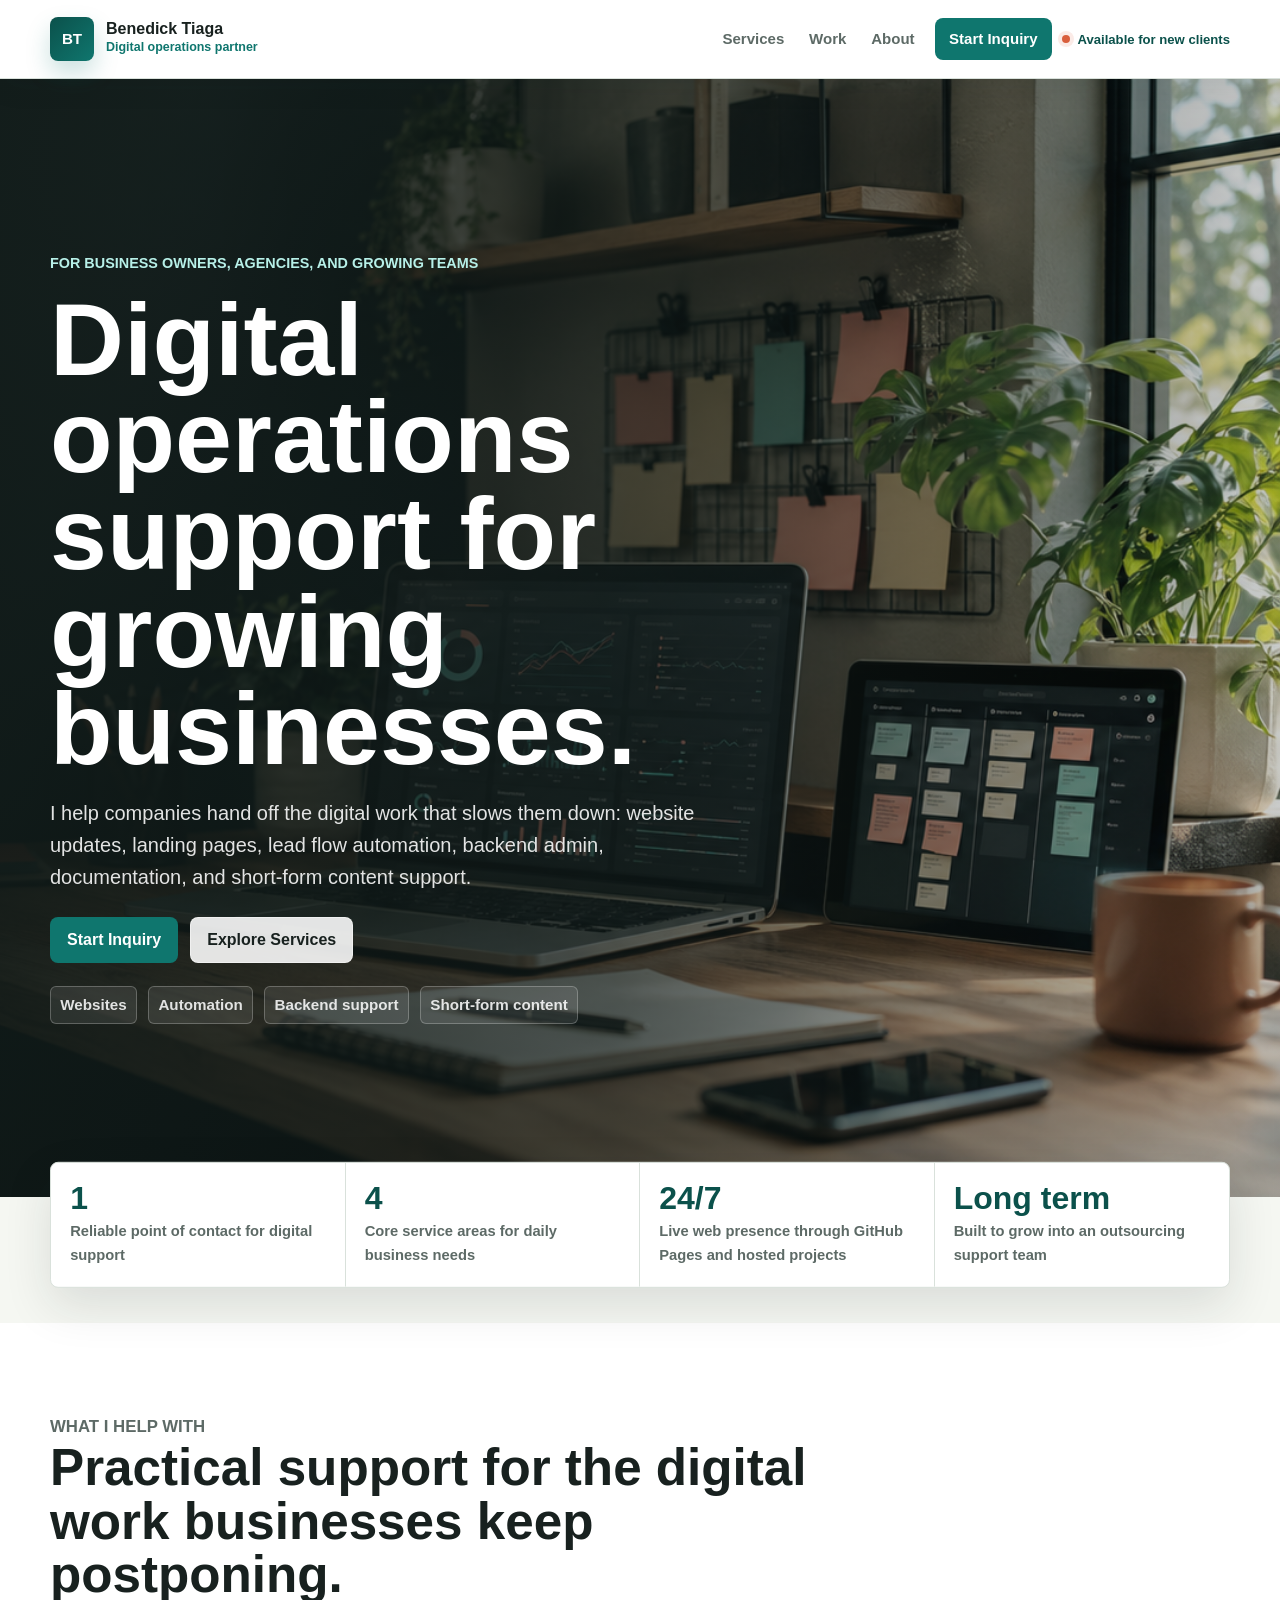
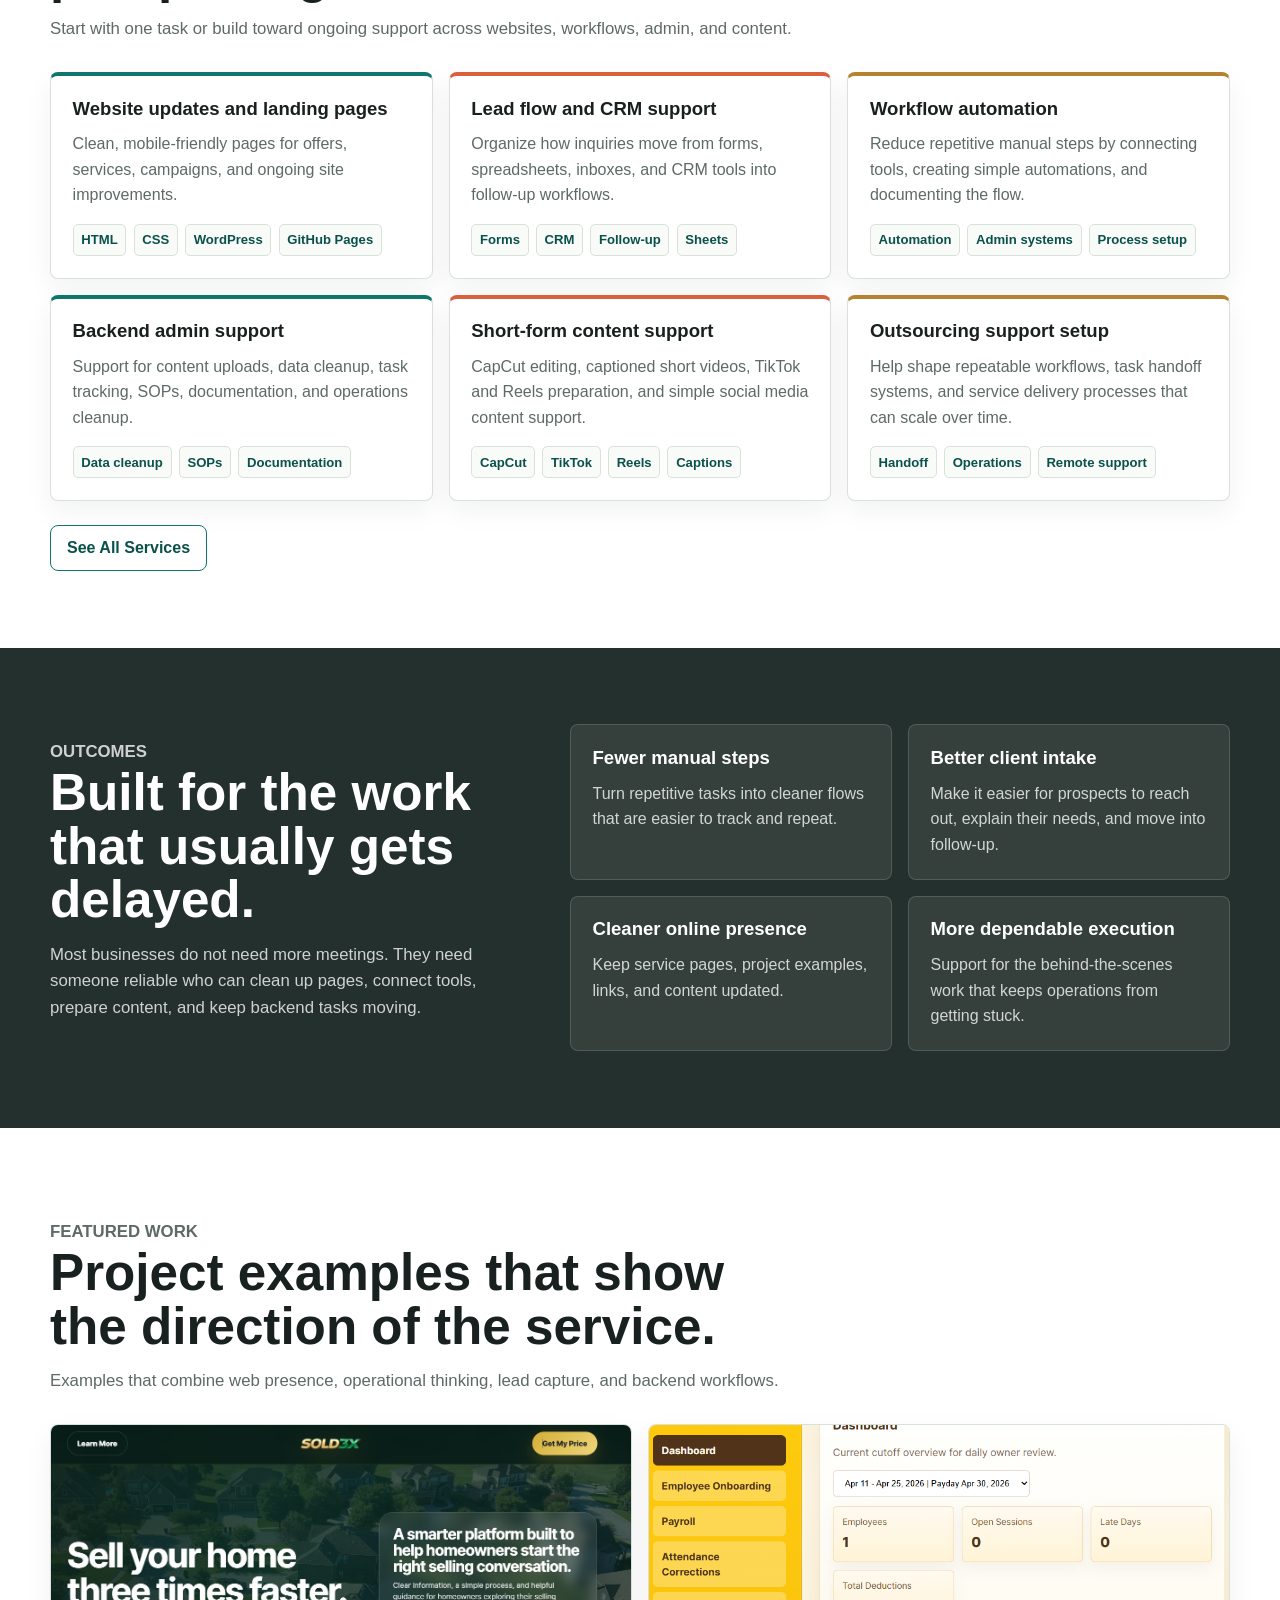
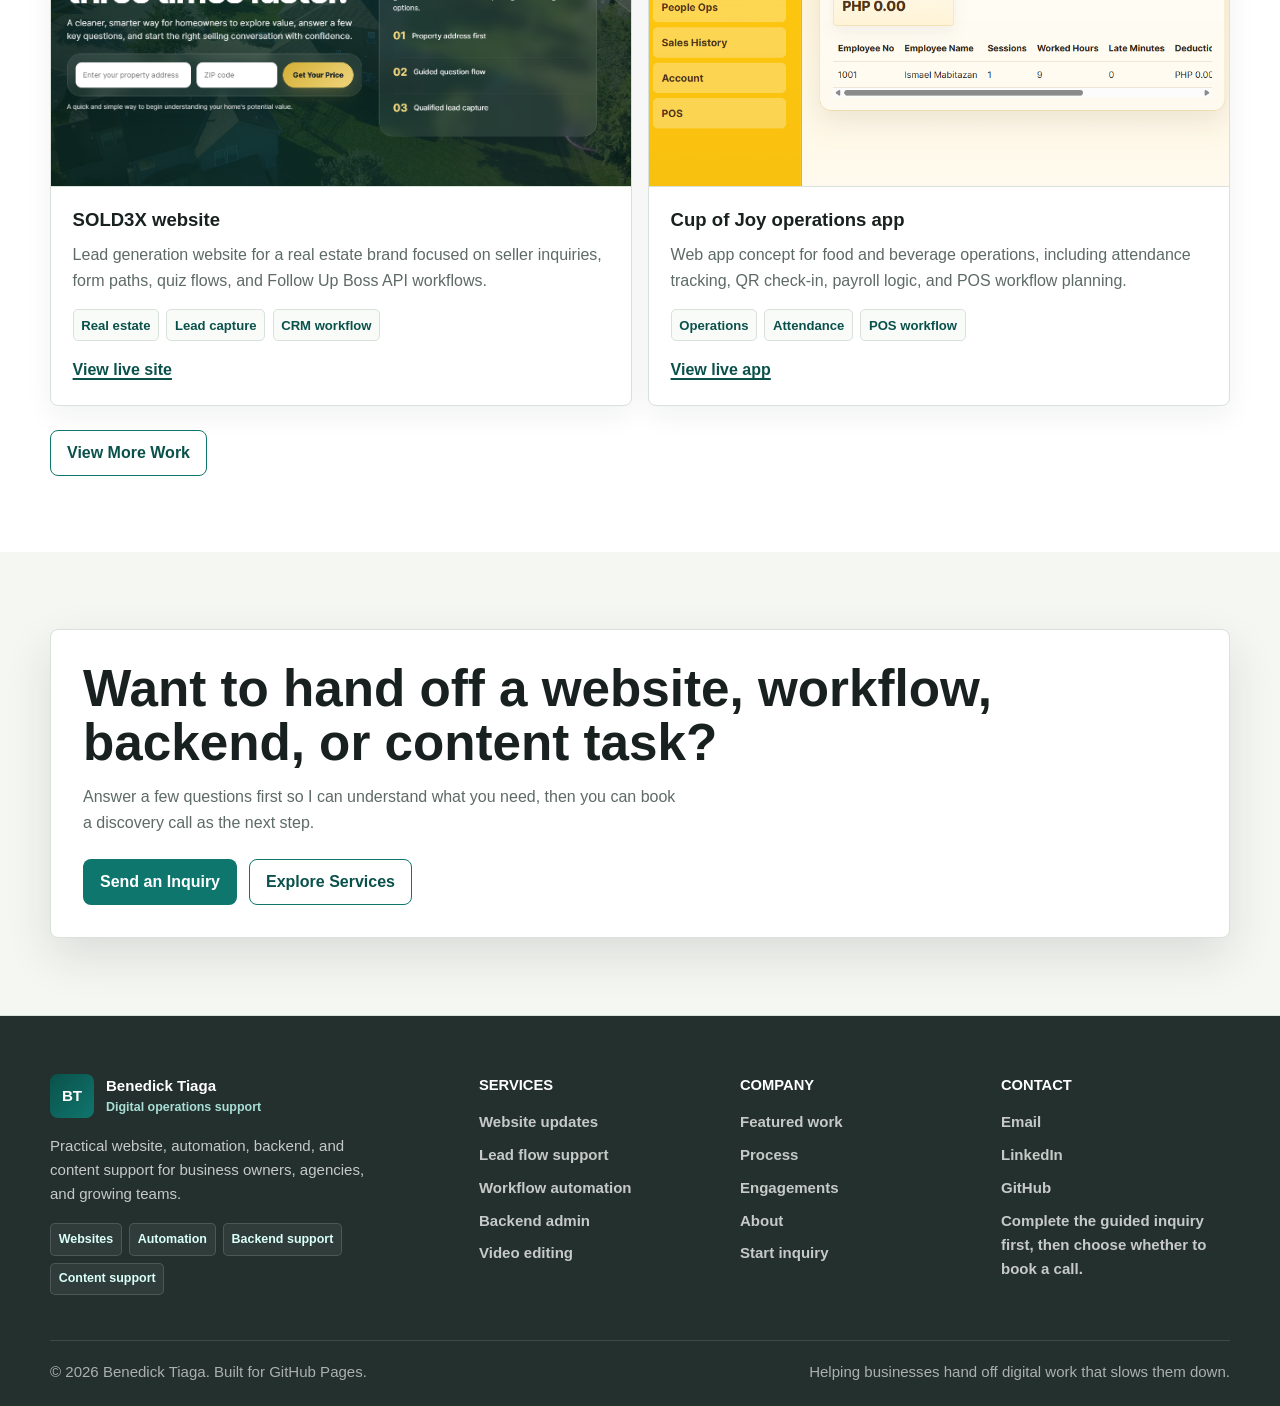
==== commit 33805f67: "Refine inquiry CTA wording" ====
--- a/index.html
+++ b/index.html
@@ -25,7 +25,7 @@
     </div>
   </header>
   <main id="top"><section class="hero"><div class="container"><div class="hero-content"><p class="eyebrow">For business owners, agencies, and growing teams</p><h1>Digital operations support for growing businesses.</h1><p class="hero-copy">I help companies hand off the digital work that slows them down: website updates, landing pages, lead flow automation, backend admin, documentation, and short-form content support.</p><div class="hero-actions"><a class="button button-primary" href="contact.html">Start Inquiry</a><a class="button button-secondary" href="services.html">Explore Services</a></div><div class="signal-row" aria-label="Service highlights"><span>Websites</span><span>Automation</span><span>Backend support</span><span>Short-form content</span></div></div></div></section><div class="container"><div class="stat-strip" aria-label="Business focus"><div class="stat"><strong>1</strong><span>Reliable point of contact for digital support</span></div><div class="stat"><strong>4</strong><span>Core service areas for daily business needs</span></div><div class="stat"><strong>24/7</strong><span>Live web presence through GitHub Pages and hosted projects</span></div><div class="stat"><strong>Long term</strong><span>Built to grow into an outsourcing support team</span></div></div></div><section class="band-white"><div class="container"><div class="section-header"><p class="section-kicker">What I help with</p><h2>Practical support for the digital work businesses keep postponing.</h2><p>Start with one task or build toward ongoing support across websites, workflows, admin, and content.</p></div><div class="grid grid-3"><article class="card service-card" id="websites"><h3>Website updates and landing pages</h3><p>Clean, mobile-friendly pages for offers, services, campaigns, and ongoing site improvements.</p><div class="tag-row"><span class="tag">HTML</span><span class="tag">CSS</span><span class="tag">WordPress</span><span class="tag">GitHub Pages</span></div></article><article class="card service-card" id="lead-flow"><h3>Lead flow and CRM support</h3><p>Organize how inquiries move from forms, spreadsheets, inboxes, and CRM tools into follow-up workflows.</p><div class="tag-row"><span class="tag">Forms</span><span class="tag">CRM</span><span class="tag">Follow-up</span><span class="tag">Sheets</span></div></article><article class="card service-card" id="automation"><h3>Workflow automation</h3><p>Reduce repetitive manual steps by connecting tools, creating simple automations, and documenting the flow.</p><div class="tag-row"><span class="tag">Automation</span><span class="tag">Admin systems</span><span class="tag">Process setup</span></div></article><article class="card service-card" id="backend"><h3>Backend admin support</h3><p>Support for content uploads, data cleanup, task tracking, SOPs, documentation, and operations cleanup.</p><div class="tag-row"><span class="tag">Data cleanup</span><span class="tag">SOPs</span><span class="tag">Documentation</span></div></article><article class="card service-card" id="content"><h3>Short-form content support</h3><p>CapCut editing, captioned short videos, TikTok and Reels preparation, and simple social media content support.</p><div class="tag-row"><span class="tag">CapCut</span><span class="tag">TikTok</span><span class="tag">Reels</span><span class="tag">Captions</span></div></article><article class="card service-card" id="outsourcing"><h3>Outsourcing support setup</h3><p>Help shape repeatable workflows, task handoff systems, and service delivery processes that can scale over time.</p><div class="tag-row"><span class="tag">Handoff</span><span class="tag">Operations</span><span class="tag">Remote support</span></div></article></div><div class="actions"><a class="button button-outline" href="services.html">See All Services</a></div></div></section><section class="band-ink"><div class="container feature-split"><div class="section-header"><p class="section-kicker">Outcomes</p><h2>Built for the work that usually gets delayed.</h2><p>Most businesses do not need more meetings. They need someone reliable who can clean up pages, connect tools, prepare content, and keep backend tasks moving.</p></div><div class="grid grid-2"><article class="card"><h3>Fewer manual steps</h3><p>Turn repetitive tasks into cleaner flows that are easier to track and repeat.</p></article><article class="card"><h3>Better client intake</h3><p>Make it easier for prospects to reach out, explain their needs, and move into follow-up.</p></article><article class="card"><h3>Cleaner online presence</h3><p>Keep service pages, project examples, links, and content updated.</p></article><article class="card"><h3>More dependable execution</h3><p>Support for the behind-the-scenes work that keeps operations from getting stuck.</p></article></div></div></section><section class="band-white"><div class="container"><div class="section-header"><p class="section-kicker">Featured work</p><h2>Project examples that show the direction of the service.</h2><p>Examples that combine web presence, operational thinking, lead capture, and backend workflows.</p></div><div class="grid grid-2"><article class="card project-card"><img src="sold3x-preview.png" alt="SOLD3X website preview" class="project-image" /><div class="project-body"><h3>SOLD3X website</h3><p>Lead generation website for a real estate brand focused on seller inquiries, form paths, quiz flows, and Follow Up Boss API workflows.</p><div class="tag-row"><span class="tag">Real estate</span><span class="tag">Lead capture</span><span class="tag">CRM workflow</span></div><div class="project-meta"><a class="project-link" href="https://sold3x.com/" target="_blank" rel="noreferrer">View live site</a></div></div></article><article class="card project-card"><img src="cupofjoy-preview.png" alt="Cup of Joy app preview" class="project-image" /><div class="project-body"><h3>Cup of Joy operations app</h3><p>Web app concept for food and beverage operations, including attendance tracking, QR check-in, payroll logic, and POS workflow planning.</p><div class="tag-row"><span class="tag">Operations</span><span class="tag">Attendance</span><span class="tag">POS workflow</span></div><div class="project-meta"><a class="project-link" href="https://cupofjoy2506.netlify.app/" target="_blank" rel="noreferrer">View live app</a></div></div></article></div><div class="actions"><a class="button button-outline" href="work.html">View More Work</a></div></div></section><section><div class="container final-cta"><h2>Want to hand off a website, workflow, backend, or content task?</h2><p>Answer a few questions first so I can understand what you need, then you can book a discovery call as the next step.</p><div class="page-actions"><a class="button button-primary" href="contact.html">Send an Inquiry</a><a class="button button-outline" href="services.html">Explore Services</a></div></div></section></main>
-  <footer class="site-footer"><div class="container"><div class="footer-main"><div><a href="index.html" class="footer-logo"><span class="brand-mark">BT</span><span>Benedick Tiaga<small>Digital operations support</small></span></a><p class="footer-copy">Practical website, automation, backend, and content support for business owners, agencies, and growing teams.</p><div class="footer-badges" aria-label="Core services"><span class="footer-badge">Websites</span><span class="footer-badge">Automation</span><span class="footer-badge">Backend support</span><span class="footer-badge">Content support</span></div></div><div class="footer-col"><h3>Services</h3><a href="services.html#websites">Website updates</a><a href="services.html#lead-flow">Lead flow support</a><a href="services.html#automation">Workflow automation</a><a href="services.html#backend">Backend admin</a><a href="work.html#videos">Video editing</a></div><div class="footer-col"><h3>Company</h3><a href="work.html">Featured work</a><a href="services.html#process">Process</a><a href="services.html#plans">Engagements</a><a href="about.html">About</a><a href="contact.html">Start inquiry</a></div><div class="footer-col"><h3>Contact</h3><a href="mailto:benedick.tiaga04@gmail.com">Email</a><a href="https://www.linkedin.com/in/benedick-tiaga-jr-51b253248/" target="_blank" rel="noreferrer">LinkedIn</a><a href="https://github.com/SyakNiPrimo" target="_blank" rel="noreferrer">GitHub</a><span>Submit the inquiry quiz first, then choose whether to book a call.</span></div></div><div class="footer-bottom"><span>&copy; <span id="year"></span> Benedick Tiaga. Built for GitHub Pages.</span><span>Helping businesses hand off digital work that slows them down.</span></div></div></footer>
+  <footer class="site-footer"><div class="container"><div class="footer-main"><div><a href="index.html" class="footer-logo"><span class="brand-mark">BT</span><span>Benedick Tiaga<small>Digital operations support</small></span></a><p class="footer-copy">Practical website, automation, backend, and content support for business owners, agencies, and growing teams.</p><div class="footer-badges" aria-label="Core services"><span class="footer-badge">Websites</span><span class="footer-badge">Automation</span><span class="footer-badge">Backend support</span><span class="footer-badge">Content support</span></div></div><div class="footer-col"><h3>Services</h3><a href="services.html#websites">Website updates</a><a href="services.html#lead-flow">Lead flow support</a><a href="services.html#automation">Workflow automation</a><a href="services.html#backend">Backend admin</a><a href="work.html#videos">Video editing</a></div><div class="footer-col"><h3>Company</h3><a href="work.html">Featured work</a><a href="services.html#process">Process</a><a href="services.html#plans">Engagements</a><a href="about.html">About</a><a href="contact.html">Start inquiry</a></div><div class="footer-col"><h3>Contact</h3><a href="mailto:benedick.tiaga04@gmail.com">Email</a><a href="https://www.linkedin.com/in/benedick-tiaga-jr-51b253248/" target="_blank" rel="noreferrer">LinkedIn</a><a href="https://github.com/SyakNiPrimo" target="_blank" rel="noreferrer">GitHub</a><span>Complete the guided inquiry first, then choose whether to book a call.</span></div></div><div class="footer-bottom"><span>&copy; <span id="year"></span> Benedick Tiaga. Built for GitHub Pages.</span><span>Helping businesses hand off digital work that slows them down.</span></div></div></footer>
   <script>document.getElementById('year').textContent = new Date().getFullYear();</script>
   
 </body>
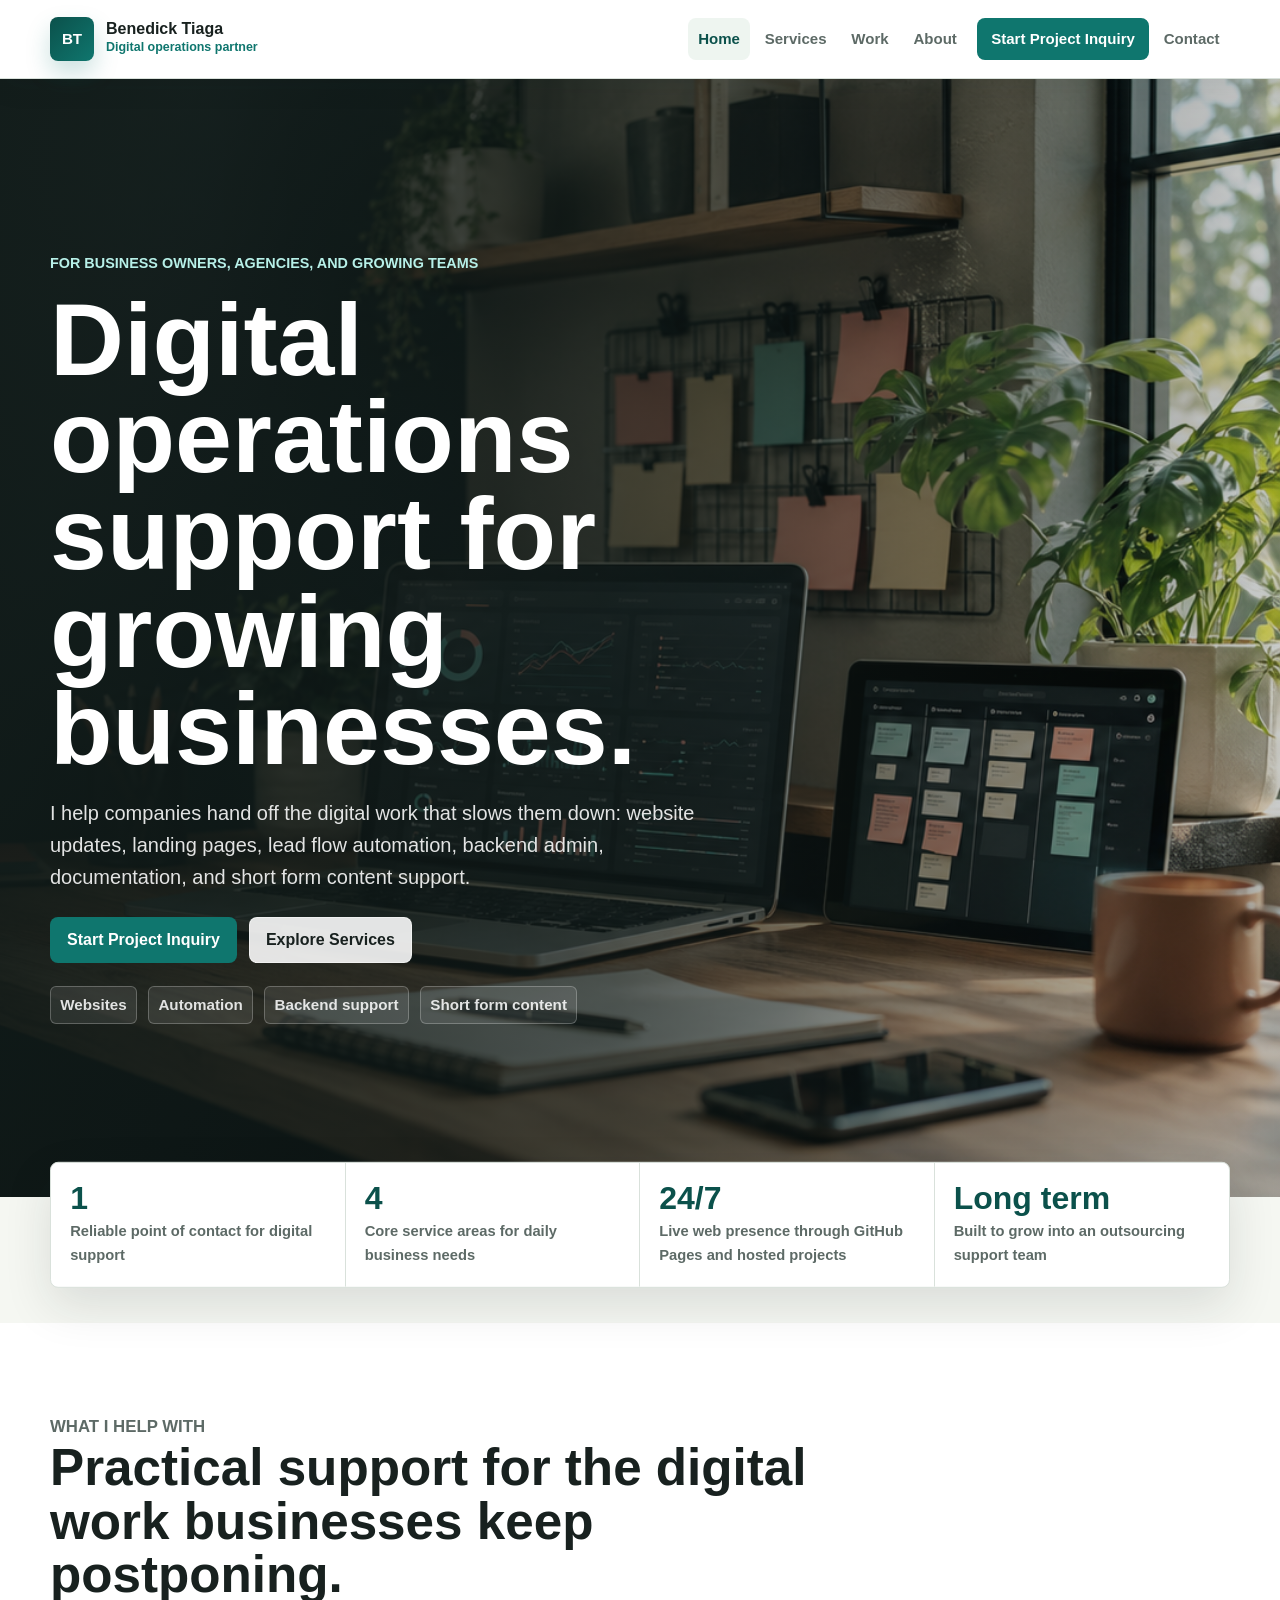
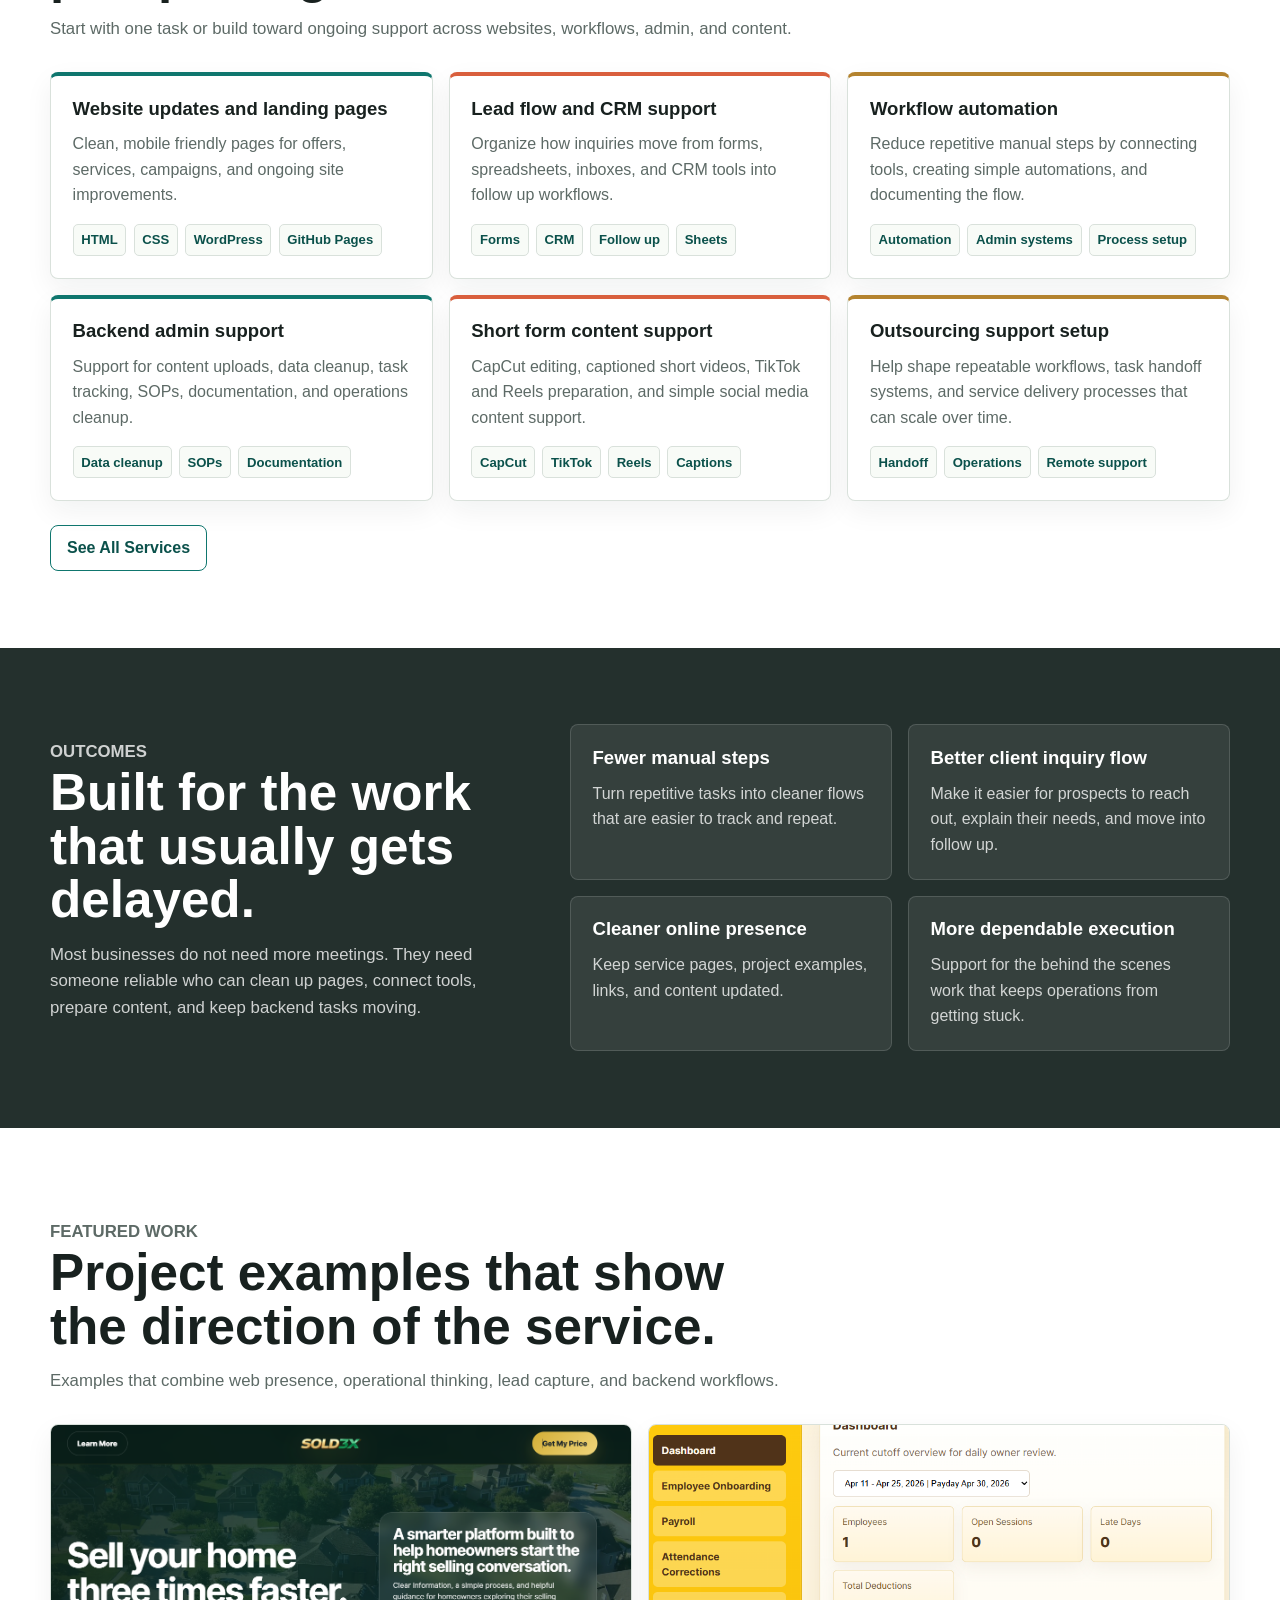
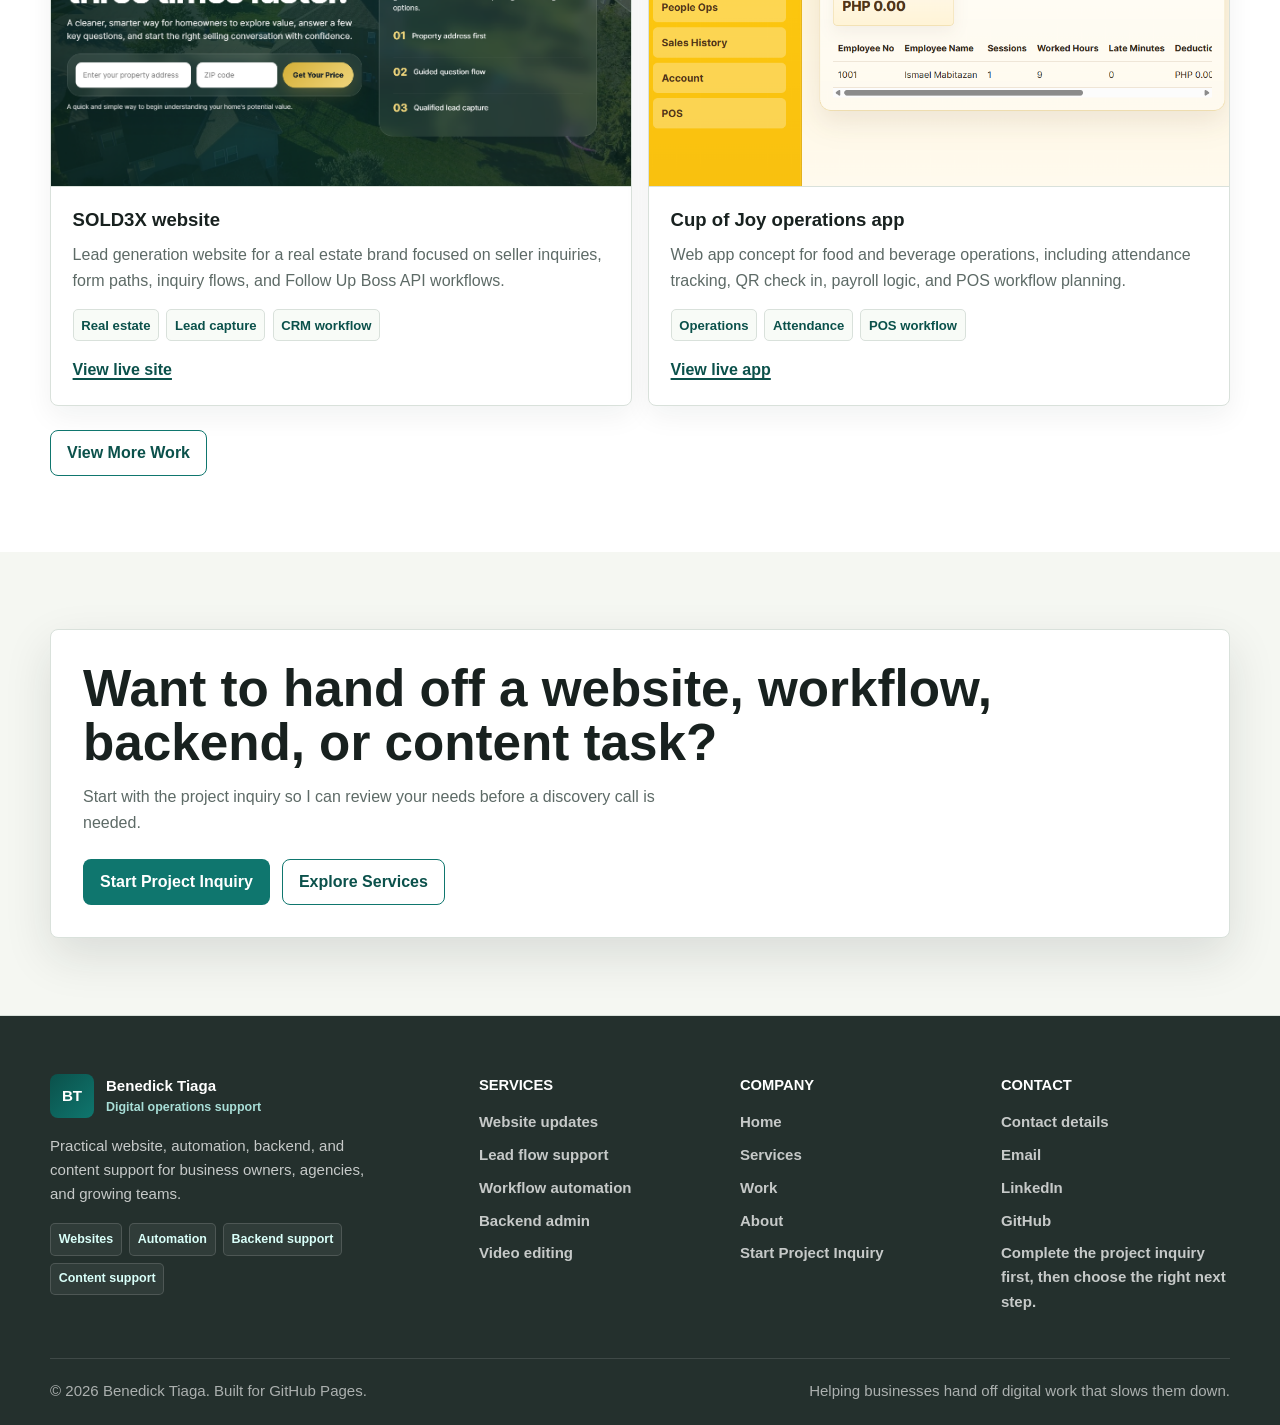
==== commit 0b1f148e: "Clean up project inquiry funnel" ====
--- a/index.html
+++ b/index.html
@@ -4,28 +4,21 @@
   <meta charset="UTF-8" />
   <meta name="viewport" content="width=device-width, initial-scale=1.0" />
   <title>Benedick Tiaga | Digital Operations, Web, Automation, and Content Support</title>
-  <meta name="description" content="Digital operations support for growing businesses. Websites, automation, backend admin, workflow cleanup, and short-form content support." />
+  <meta name="description" content="Digital operations support for growing businesses. Websites, automation, backend admin, workflow cleanup, and short form content support." />
   <meta property="og:title" content="Benedick Tiaga | Digital Operations, Web, Automation, and Content Support" />
-  <meta property="og:description" content="Digital operations support for growing businesses. Websites, automation, backend admin, workflow cleanup, and short-form content support." />
+  <meta property="og:description" content="Digital operations support for growing businesses. Websites, automation, backend admin, workflow cleanup, and short form content support." />
   <meta property="og:type" content="website" />
   <link rel="stylesheet" href="styles.css" />
-  <script src="lead-quiz.js" defer></script>
 </head>
 <body>
   <header class="nav">
     <div class="container nav-inner">
       <a href="index.html" class="brand"><span class="brand-mark">BT</span><span class="brand-copy"><span>Benedick Tiaga</span><small>Digital operations partner</small></span></a>
-      <nav class="nav-links" aria-label="Primary navigation">
-        <a href="services.html">Services</a>
-        <a href="work.html">Work</a>
-        <a href="about.html">About</a>
-        <a href="contact.html" class="nav-cta">Start Inquiry</a>
-        <span class="nav-status">Available for new clients</span>
-      </nav>
+      <nav class="nav-links" aria-label="Primary navigation"><a href="index.html" aria-current="page">Home</a><a href="services.html">Services</a><a href="work.html">Work</a><a href="about.html">About</a><a href="contact.html" class="nav-cta">Start Project Inquiry</a><a href="contact.html#contact-details">Contact</a></nav>
     </div>
   </header>
-  <main id="top"><section class="hero"><div class="container"><div class="hero-content"><p class="eyebrow">For business owners, agencies, and growing teams</p><h1>Digital operations support for growing businesses.</h1><p class="hero-copy">I help companies hand off the digital work that slows them down: website updates, landing pages, lead flow automation, backend admin, documentation, and short-form content support.</p><div class="hero-actions"><a class="button button-primary" href="contact.html">Start Inquiry</a><a class="button button-secondary" href="services.html">Explore Services</a></div><div class="signal-row" aria-label="Service highlights"><span>Websites</span><span>Automation</span><span>Backend support</span><span>Short-form content</span></div></div></div></section><div class="container"><div class="stat-strip" aria-label="Business focus"><div class="stat"><strong>1</strong><span>Reliable point of contact for digital support</span></div><div class="stat"><strong>4</strong><span>Core service areas for daily business needs</span></div><div class="stat"><strong>24/7</strong><span>Live web presence through GitHub Pages and hosted projects</span></div><div class="stat"><strong>Long term</strong><span>Built to grow into an outsourcing support team</span></div></div></div><section class="band-white"><div class="container"><div class="section-header"><p class="section-kicker">What I help with</p><h2>Practical support for the digital work businesses keep postponing.</h2><p>Start with one task or build toward ongoing support across websites, workflows, admin, and content.</p></div><div class="grid grid-3"><article class="card service-card" id="websites"><h3>Website updates and landing pages</h3><p>Clean, mobile-friendly pages for offers, services, campaigns, and ongoing site improvements.</p><div class="tag-row"><span class="tag">HTML</span><span class="tag">CSS</span><span class="tag">WordPress</span><span class="tag">GitHub Pages</span></div></article><article class="card service-card" id="lead-flow"><h3>Lead flow and CRM support</h3><p>Organize how inquiries move from forms, spreadsheets, inboxes, and CRM tools into follow-up workflows.</p><div class="tag-row"><span class="tag">Forms</span><span class="tag">CRM</span><span class="tag">Follow-up</span><span class="tag">Sheets</span></div></article><article class="card service-card" id="automation"><h3>Workflow automation</h3><p>Reduce repetitive manual steps by connecting tools, creating simple automations, and documenting the flow.</p><div class="tag-row"><span class="tag">Automation</span><span class="tag">Admin systems</span><span class="tag">Process setup</span></div></article><article class="card service-card" id="backend"><h3>Backend admin support</h3><p>Support for content uploads, data cleanup, task tracking, SOPs, documentation, and operations cleanup.</p><div class="tag-row"><span class="tag">Data cleanup</span><span class="tag">SOPs</span><span class="tag">Documentation</span></div></article><article class="card service-card" id="content"><h3>Short-form content support</h3><p>CapCut editing, captioned short videos, TikTok and Reels preparation, and simple social media content support.</p><div class="tag-row"><span class="tag">CapCut</span><span class="tag">TikTok</span><span class="tag">Reels</span><span class="tag">Captions</span></div></article><article class="card service-card" id="outsourcing"><h3>Outsourcing support setup</h3><p>Help shape repeatable workflows, task handoff systems, and service delivery processes that can scale over time.</p><div class="tag-row"><span class="tag">Handoff</span><span class="tag">Operations</span><span class="tag">Remote support</span></div></article></div><div class="actions"><a class="button button-outline" href="services.html">See All Services</a></div></div></section><section class="band-ink"><div class="container feature-split"><div class="section-header"><p class="section-kicker">Outcomes</p><h2>Built for the work that usually gets delayed.</h2><p>Most businesses do not need more meetings. They need someone reliable who can clean up pages, connect tools, prepare content, and keep backend tasks moving.</p></div><div class="grid grid-2"><article class="card"><h3>Fewer manual steps</h3><p>Turn repetitive tasks into cleaner flows that are easier to track and repeat.</p></article><article class="card"><h3>Better client intake</h3><p>Make it easier for prospects to reach out, explain their needs, and move into follow-up.</p></article><article class="card"><h3>Cleaner online presence</h3><p>Keep service pages, project examples, links, and content updated.</p></article><article class="card"><h3>More dependable execution</h3><p>Support for the behind-the-scenes work that keeps operations from getting stuck.</p></article></div></div></section><section class="band-white"><div class="container"><div class="section-header"><p class="section-kicker">Featured work</p><h2>Project examples that show the direction of the service.</h2><p>Examples that combine web presence, operational thinking, lead capture, and backend workflows.</p></div><div class="grid grid-2"><article class="card project-card"><img src="sold3x-preview.png" alt="SOLD3X website preview" class="project-image" /><div class="project-body"><h3>SOLD3X website</h3><p>Lead generation website for a real estate brand focused on seller inquiries, form paths, quiz flows, and Follow Up Boss API workflows.</p><div class="tag-row"><span class="tag">Real estate</span><span class="tag">Lead capture</span><span class="tag">CRM workflow</span></div><div class="project-meta"><a class="project-link" href="https://sold3x.com/" target="_blank" rel="noreferrer">View live site</a></div></div></article><article class="card project-card"><img src="cupofjoy-preview.png" alt="Cup of Joy app preview" class="project-image" /><div class="project-body"><h3>Cup of Joy operations app</h3><p>Web app concept for food and beverage operations, including attendance tracking, QR check-in, payroll logic, and POS workflow planning.</p><div class="tag-row"><span class="tag">Operations</span><span class="tag">Attendance</span><span class="tag">POS workflow</span></div><div class="project-meta"><a class="project-link" href="https://cupofjoy2506.netlify.app/" target="_blank" rel="noreferrer">View live app</a></div></div></article></div><div class="actions"><a class="button button-outline" href="work.html">View More Work</a></div></div></section><section><div class="container final-cta"><h2>Want to hand off a website, workflow, backend, or content task?</h2><p>Answer a few questions first so I can understand what you need, then you can book a discovery call as the next step.</p><div class="page-actions"><a class="button button-primary" href="contact.html">Send an Inquiry</a><a class="button button-outline" href="services.html">Explore Services</a></div></div></section></main>
-  <footer class="site-footer"><div class="container"><div class="footer-main"><div><a href="index.html" class="footer-logo"><span class="brand-mark">BT</span><span>Benedick Tiaga<small>Digital operations support</small></span></a><p class="footer-copy">Practical website, automation, backend, and content support for business owners, agencies, and growing teams.</p><div class="footer-badges" aria-label="Core services"><span class="footer-badge">Websites</span><span class="footer-badge">Automation</span><span class="footer-badge">Backend support</span><span class="footer-badge">Content support</span></div></div><div class="footer-col"><h3>Services</h3><a href="services.html#websites">Website updates</a><a href="services.html#lead-flow">Lead flow support</a><a href="services.html#automation">Workflow automation</a><a href="services.html#backend">Backend admin</a><a href="work.html#videos">Video editing</a></div><div class="footer-col"><h3>Company</h3><a href="work.html">Featured work</a><a href="services.html#process">Process</a><a href="services.html#plans">Engagements</a><a href="about.html">About</a><a href="contact.html">Start inquiry</a></div><div class="footer-col"><h3>Contact</h3><a href="mailto:benedick.tiaga04@gmail.com">Email</a><a href="https://www.linkedin.com/in/benedick-tiaga-jr-51b253248/" target="_blank" rel="noreferrer">LinkedIn</a><a href="https://github.com/SyakNiPrimo" target="_blank" rel="noreferrer">GitHub</a><span>Complete the guided inquiry first, then choose whether to book a call.</span></div></div><div class="footer-bottom"><span>&copy; <span id="year"></span> Benedick Tiaga. Built for GitHub Pages.</span><span>Helping businesses hand off digital work that slows them down.</span></div></div></footer>
+  <main id="top"><section class="hero"><div class="container"><div class="hero-content"><p class="eyebrow">For business owners, agencies, and growing teams</p><h1>Digital operations support for growing businesses.</h1><p class="hero-copy">I help companies hand off the digital work that slows them down: website updates, landing pages, lead flow automation, backend admin, documentation, and short form content support.</p><div class="hero-actions"><a class="button button-primary" href="contact.html">Start Project Inquiry</a><a class="button button-secondary" href="services.html">Explore Services</a></div><div class="signal-row" aria-label="Service highlights"><span>Websites</span><span>Automation</span><span>Backend support</span><span>Short form content</span></div></div></div></section><div class="container"><div class="stat-strip" aria-label="Business focus"><div class="stat"><strong>1</strong><span>Reliable point of contact for digital support</span></div><div class="stat"><strong>4</strong><span>Core service areas for daily business needs</span></div><div class="stat"><strong>24/7</strong><span>Live web presence through GitHub Pages and hosted projects</span></div><div class="stat"><strong>Long term</strong><span>Built to grow into an outsourcing support team</span></div></div></div><section class="band-white"><div class="container"><div class="section-header"><p class="section-kicker">What I help with</p><h2>Practical support for the digital work businesses keep postponing.</h2><p>Start with one task or build toward ongoing support across websites, workflows, admin, and content.</p></div><div class="grid grid-3"><article class="card service-card" id="websites"><h3>Website updates and landing pages</h3><p>Clean, mobile friendly pages for offers, services, campaigns, and ongoing site improvements.</p><div class="tag-row"><span class="tag">HTML</span><span class="tag">CSS</span><span class="tag">WordPress</span><span class="tag">GitHub Pages</span></div></article><article class="card service-card" id="lead-flow"><h3>Lead flow and CRM support</h3><p>Organize how inquiries move from forms, spreadsheets, inboxes, and CRM tools into follow up workflows.</p><div class="tag-row"><span class="tag">Forms</span><span class="tag">CRM</span><span class="tag">Follow up</span><span class="tag">Sheets</span></div></article><article class="card service-card" id="automation"><h3>Workflow automation</h3><p>Reduce repetitive manual steps by connecting tools, creating simple automations, and documenting the flow.</p><div class="tag-row"><span class="tag">Automation</span><span class="tag">Admin systems</span><span class="tag">Process setup</span></div></article><article class="card service-card" id="backend"><h3>Backend admin support</h3><p>Support for content uploads, data cleanup, task tracking, SOPs, documentation, and operations cleanup.</p><div class="tag-row"><span class="tag">Data cleanup</span><span class="tag">SOPs</span><span class="tag">Documentation</span></div></article><article class="card service-card" id="content"><h3>Short form content support</h3><p>CapCut editing, captioned short videos, TikTok and Reels preparation, and simple social media content support.</p><div class="tag-row"><span class="tag">CapCut</span><span class="tag">TikTok</span><span class="tag">Reels</span><span class="tag">Captions</span></div></article><article class="card service-card" id="outsourcing"><h3>Outsourcing support setup</h3><p>Help shape repeatable workflows, task handoff systems, and service delivery processes that can scale over time.</p><div class="tag-row"><span class="tag">Handoff</span><span class="tag">Operations</span><span class="tag">Remote support</span></div></article></div><div class="actions"><a class="button button-outline" href="services.html">See All Services</a></div></div></section><section class="band-ink"><div class="container feature-split"><div class="section-header"><p class="section-kicker">Outcomes</p><h2>Built for the work that usually gets delayed.</h2><p>Most businesses do not need more meetings. They need someone reliable who can clean up pages, connect tools, prepare content, and keep backend tasks moving.</p></div><div class="grid grid-2"><article class="card"><h3>Fewer manual steps</h3><p>Turn repetitive tasks into cleaner flows that are easier to track and repeat.</p></article><article class="card"><h3>Better client inquiry flow</h3><p>Make it easier for prospects to reach out, explain their needs, and move into follow up.</p></article><article class="card"><h3>Cleaner online presence</h3><p>Keep service pages, project examples, links, and content updated.</p></article><article class="card"><h3>More dependable execution</h3><p>Support for the behind the scenes work that keeps operations from getting stuck.</p></article></div></div></section><section class="band-white"><div class="container"><div class="section-header"><p class="section-kicker">Featured work</p><h2>Project examples that show the direction of the service.</h2><p>Examples that combine web presence, operational thinking, lead capture, and backend workflows.</p></div><div class="grid grid-2"><article class="card project-card"><img src="sold3x-preview.png" alt="SOLD3X website preview" class="project-image" /><div class="project-body"><h3>SOLD3X website</h3><p>Lead generation website for a real estate brand focused on seller inquiries, form paths, inquiry flows, and Follow Up Boss API workflows.</p><div class="tag-row"><span class="tag">Real estate</span><span class="tag">Lead capture</span><span class="tag">CRM workflow</span></div><div class="project-meta"><a class="project-link" href="https://sold3x.com/" target="_blank" rel="noreferrer">View live site</a></div></div></article><article class="card project-card"><img src="cupofjoy-preview.png" alt="Cup of Joy app preview" class="project-image" /><div class="project-body"><h3>Cup of Joy operations app</h3><p>Web app concept for food and beverage operations, including attendance tracking, QR check in, payroll logic, and POS workflow planning.</p><div class="tag-row"><span class="tag">Operations</span><span class="tag">Attendance</span><span class="tag">POS workflow</span></div><div class="project-meta"><a class="project-link" href="https://cupofjoy2506.netlify.app/" target="_blank" rel="noreferrer">View live app</a></div></div></article></div><div class="actions"><a class="button button-outline" href="work.html">View More Work</a></div></div></section><section><div class="container final-cta"><h2>Want to hand off a website, workflow, backend, or content task?</h2><p>Start with the project inquiry so I can review your needs before a discovery call is needed.</p><div class="page-actions"><a class="button button-primary" href="contact.html">Start Project Inquiry</a><a class="button button-outline" href="services.html">Explore Services</a></div></div></section></main>
+  <footer class="site-footer"><div class="container"><div class="footer-main"><div><a href="index.html" class="footer-logo"><span class="brand-mark">BT</span><span>Benedick Tiaga<small>Digital operations support</small></span></a><p class="footer-copy">Practical website, automation, backend, and content support for business owners, agencies, and growing teams.</p><div class="footer-badges" aria-label="Core services"><span class="footer-badge">Websites</span><span class="footer-badge">Automation</span><span class="footer-badge">Backend support</span><span class="footer-badge">Content support</span></div></div><div class="footer-col"><h3>Services</h3><a href="services.html#websites">Website updates</a><a href="services.html#lead-flow">Lead flow support</a><a href="services.html#automation">Workflow automation</a><a href="services.html#backend">Backend admin</a><a href="work.html#videos">Video editing</a></div><div class="footer-col"><h3>Company</h3><a href="index.html">Home</a><a href="services.html">Services</a><a href="work.html">Work</a><a href="about.html">About</a><a href="contact.html">Start Project Inquiry</a></div><div class="footer-col"><h3>Contact</h3><a href="contact.html#contact-details">Contact details</a><a href="mailto:benedick.tiaga04@gmail.com">Email</a><a href="https://www.linkedin.com/in/benedick-tiaga-jr-51b253248/" target="_blank" rel="noreferrer">LinkedIn</a><a href="https://github.com/SyakNiPrimo" target="_blank" rel="noreferrer">GitHub</a><span>Complete the project inquiry first, then choose the right next step.</span></div></div><div class="footer-bottom"><span>&copy; <span id="year"></span> Benedick Tiaga. Built for GitHub Pages.</span><span>Helping businesses hand off digital work that slows them down.</span></div></div></footer>
   <script>document.getElementById('year').textContent = new Date().getFullYear();</script>
   
 </body>
--- a/styles.css
+++ b/styles.css
@@ -827,228 +827,6 @@
       display: none;
     }
 
-    body.quiz-open {
-      overflow: hidden;
-    }
-
-    .quiz-modal {
-      position: fixed;
-      inset: 0;
-      z-index: 100;
-      display: none;
-      align-items: center;
-      justify-content: center;
-      padding: 1rem;
-    }
-
-    .quiz-modal.is-open {
-      display: flex;
-    }
-
-    .quiz-backdrop {
-      position: absolute;
-      inset: 0;
-      background: rgba(16, 26, 24, 0.72);
-      backdrop-filter: blur(10px);
-    }
-
-    .quiz-dialog {
-      position: relative;
-      width: min(100%, 760px);
-      max-height: min(90svh, 820px);
-      overflow: auto;
-      border: 1px solid rgba(255, 255, 255, 0.3);
-      border-radius: var(--radius);
-      background: var(--paper);
-      box-shadow: 0 24px 80px rgba(16, 26, 24, 0.36);
-    }
-
-    .quiz-topbar {
-      display: flex;
-      align-items: flex-start;
-      justify-content: space-between;
-      gap: 1rem;
-      padding: 1.2rem 1.2rem 1rem;
-      border-bottom: 1px solid var(--line);
-      background: #fbfcfa;
-    }
-
-    .quiz-kicker {
-      margin: 0 0 0.35rem;
-      color: var(--coral);
-      font-size: 0.82rem;
-      font-weight: 900;
-      text-transform: uppercase;
-      letter-spacing: 0;
-    }
-
-    .quiz-topbar h2 {
-      margin: 0;
-      font-size: 1.55rem;
-      line-height: 1.1;
-      letter-spacing: 0;
-    }
-
-    .quiz-close {
-      display: inline-grid;
-      place-items: center;
-      width: 40px;
-      height: 40px;
-      border: 1px solid var(--line);
-      border-radius: var(--radius);
-      color: var(--ink);
-      background: white;
-      cursor: pointer;
-      font-weight: 900;
-    }
-
-    .quiz-form {
-      display: grid;
-      gap: 1.1rem;
-      padding: 1.2rem;
-    }
-
-    .quiz-progress {
-      height: 8px;
-      overflow: hidden;
-      border-radius: 999px;
-      background: var(--sage);
-    }
-
-    .quiz-progress span {
-      display: block;
-      width: 0;
-      height: 100%;
-      border-radius: inherit;
-      background: var(--teal);
-      transition: width 0.2s ease;
-    }
-
-    .quiz-error {
-      padding: 0.72rem 0.82rem;
-      border: 1px solid rgba(217, 95, 61, 0.35);
-      border-radius: var(--radius);
-      color: #8f341d;
-      background: rgba(217, 95, 61, 0.08);
-      font-weight: 800;
-    }
-
-    .quiz-error:empty {
-      display: none;
-    }
-
-    .quiz-step {
-      display: none;
-      gap: 0.95rem;
-      min-height: 330px;
-      padding: 0;
-      align-content: start;
-    }
-
-    .quiz-step.is-active {
-      display: grid;
-    }
-
-    .quiz-step h3 {
-      margin: 0;
-      font-size: 1.75rem;
-      line-height: 1.08;
-    }
-
-    .quiz-step p {
-      margin: -0.35rem 0 0;
-      color: var(--muted);
-      font-size: 1rem;
-    }
-
-    .quiz-choice-grid {
-      display: grid;
-      grid-template-columns: repeat(3, minmax(0, 1fr));
-      gap: 0.75rem;
-    }
-
-    .quiz-choice-grid-2 {
-      grid-template-columns: repeat(2, minmax(0, 1fr));
-    }
-
-    .quiz-choice {
-      display: block;
-      min-height: 72px;
-      cursor: pointer;
-    }
-
-    .quiz-choice input {
-      position: absolute;
-      opacity: 0;
-      pointer-events: none;
-    }
-
-    .quiz-choice span {
-      display: flex;
-      align-items: center;
-      min-height: 72px;
-      height: 100%;
-      padding: 0.9rem;
-      border: 1px solid var(--line);
-      border-radius: var(--radius);
-      color: var(--ink);
-      background: #fbfcfa;
-      font-weight: 900;
-      transition: border-color 0.2s ease, background 0.2s ease, color 0.2s ease;
-    }
-
-    .quiz-choice input:focus + span,
-    .quiz-choice:hover span {
-      border-color: var(--teal);
-      background: #f2f8f5;
-    }
-
-    .quiz-choice input:checked + span {
-      color: white;
-      border-color: var(--teal);
-      background: var(--teal);
-    }
-
-    .quiz-field,
-    .quiz-field-grid {
-      display: grid;
-      gap: 0.45rem;
-    }
-
-    .quiz-field span {
-      color: var(--ink);
-      font-size: 0.92rem;
-      font-weight: 900;
-    }
-
-    .quiz-field input,
-    .quiz-field textarea {
-      width: 100%;
-      border: 1px solid var(--line);
-      border-radius: var(--radius);
-      padding: 0.85rem;
-      color: var(--ink);
-      background: #fbfcfa;
-    }
-
-    .quiz-field textarea {
-      min-height: 150px;
-      resize: vertical;
-    }
-
-    .quiz-field-grid {
-      grid-template-columns: repeat(2, minmax(0, 1fr));
-      gap: 0.85rem;
-    }
-
-    .quiz-actions {
-      display: flex;
-      justify-content: flex-end;
-      gap: 0.75rem;
-      padding-top: 0.2rem;
-      border-top: 1px solid var(--line);
-    }
-
     .contact-links {
       display: grid;
       gap: 0.65rem;
@@ -1280,35 +1058,8 @@
 
       .project-meta,
       .hero-actions,
-      .actions,
-      .quiz-actions {
+      .actions {
         width: 100%;
-      }
-
-      .quiz-modal {
-        align-items: flex-end;
-        padding: 0;
-      }
-
-      .quiz-dialog {
-        width: 100%;
-        max-height: 94svh;
-        border-radius: var(--radius) var(--radius) 0 0;
-      }
-
-      .quiz-topbar,
-      .quiz-form {
-        padding-inline: 1rem;
-      }
-
-      .quiz-choice-grid,
-      .quiz-choice-grid-2,
-      .quiz-field-grid {
-        grid-template-columns: 1fr;
-      }
-
-      .quiz-step {
-        min-height: 0;
       }
     }
 
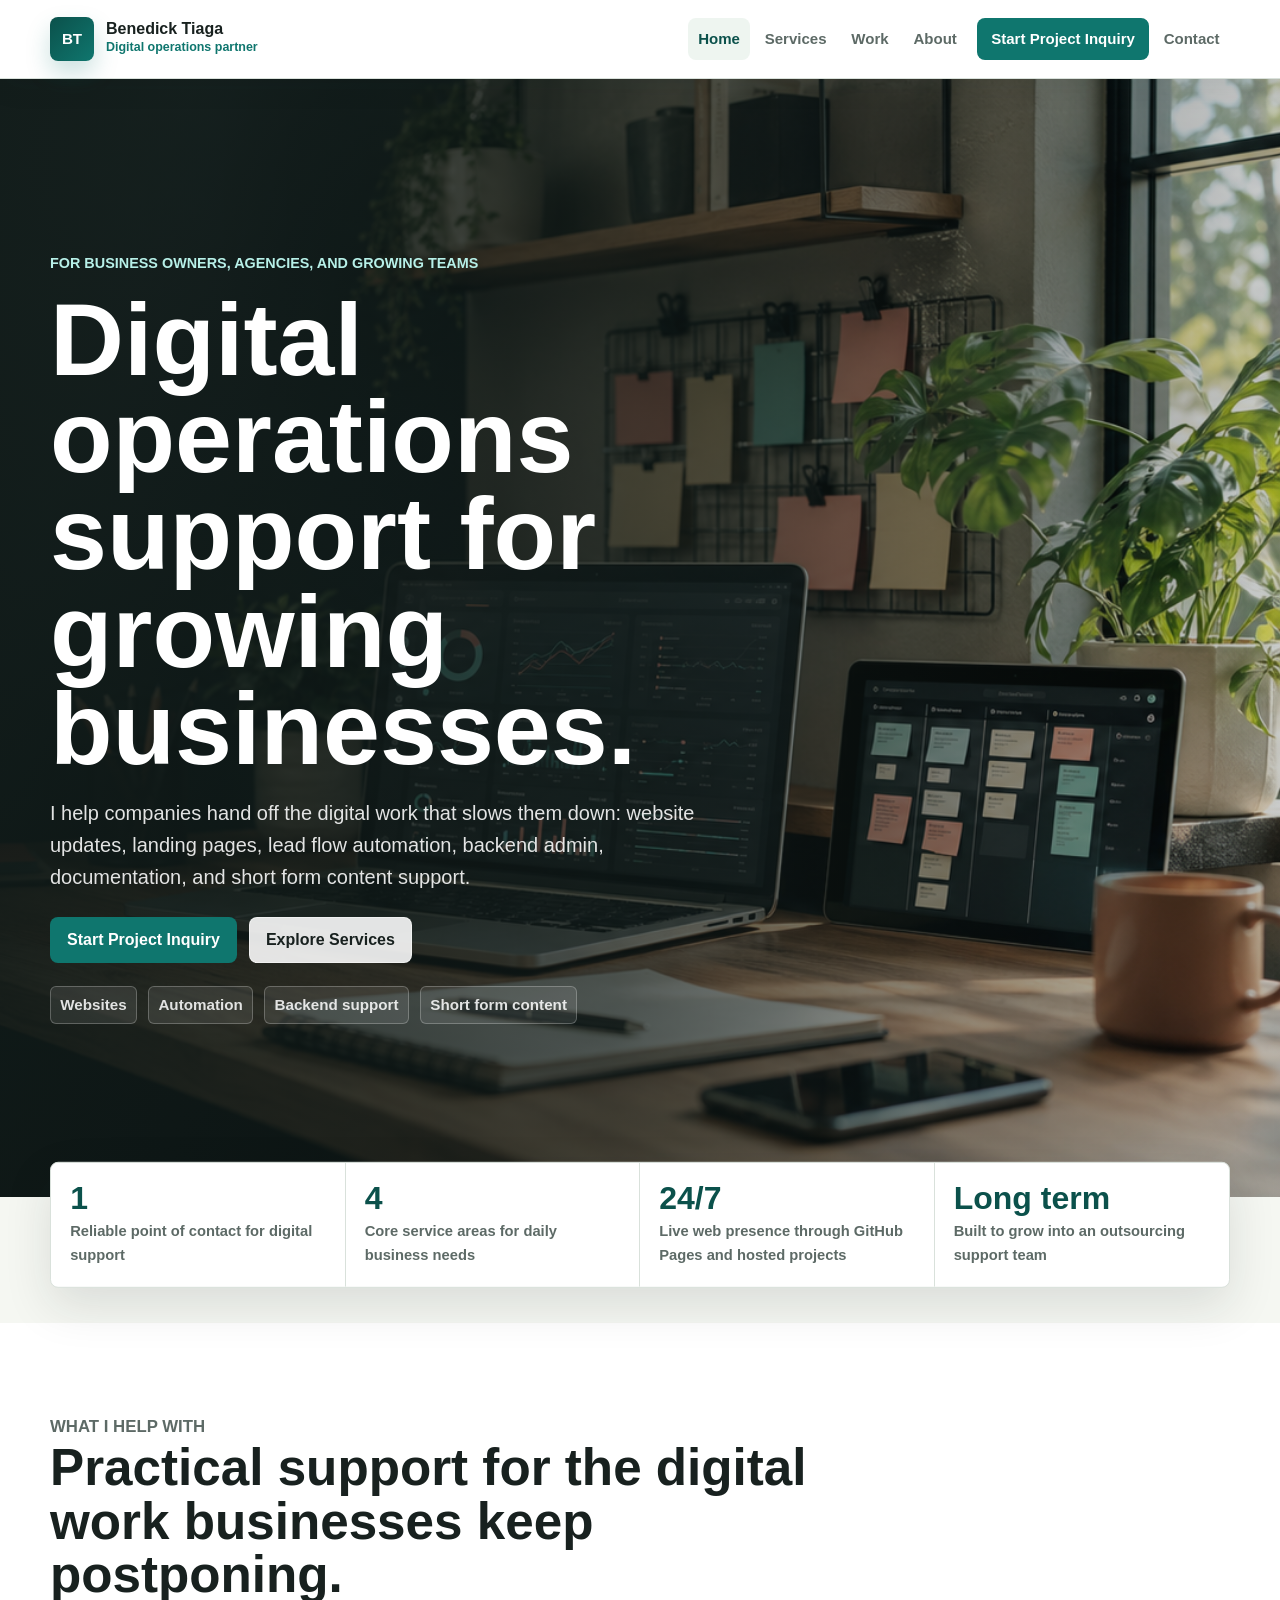
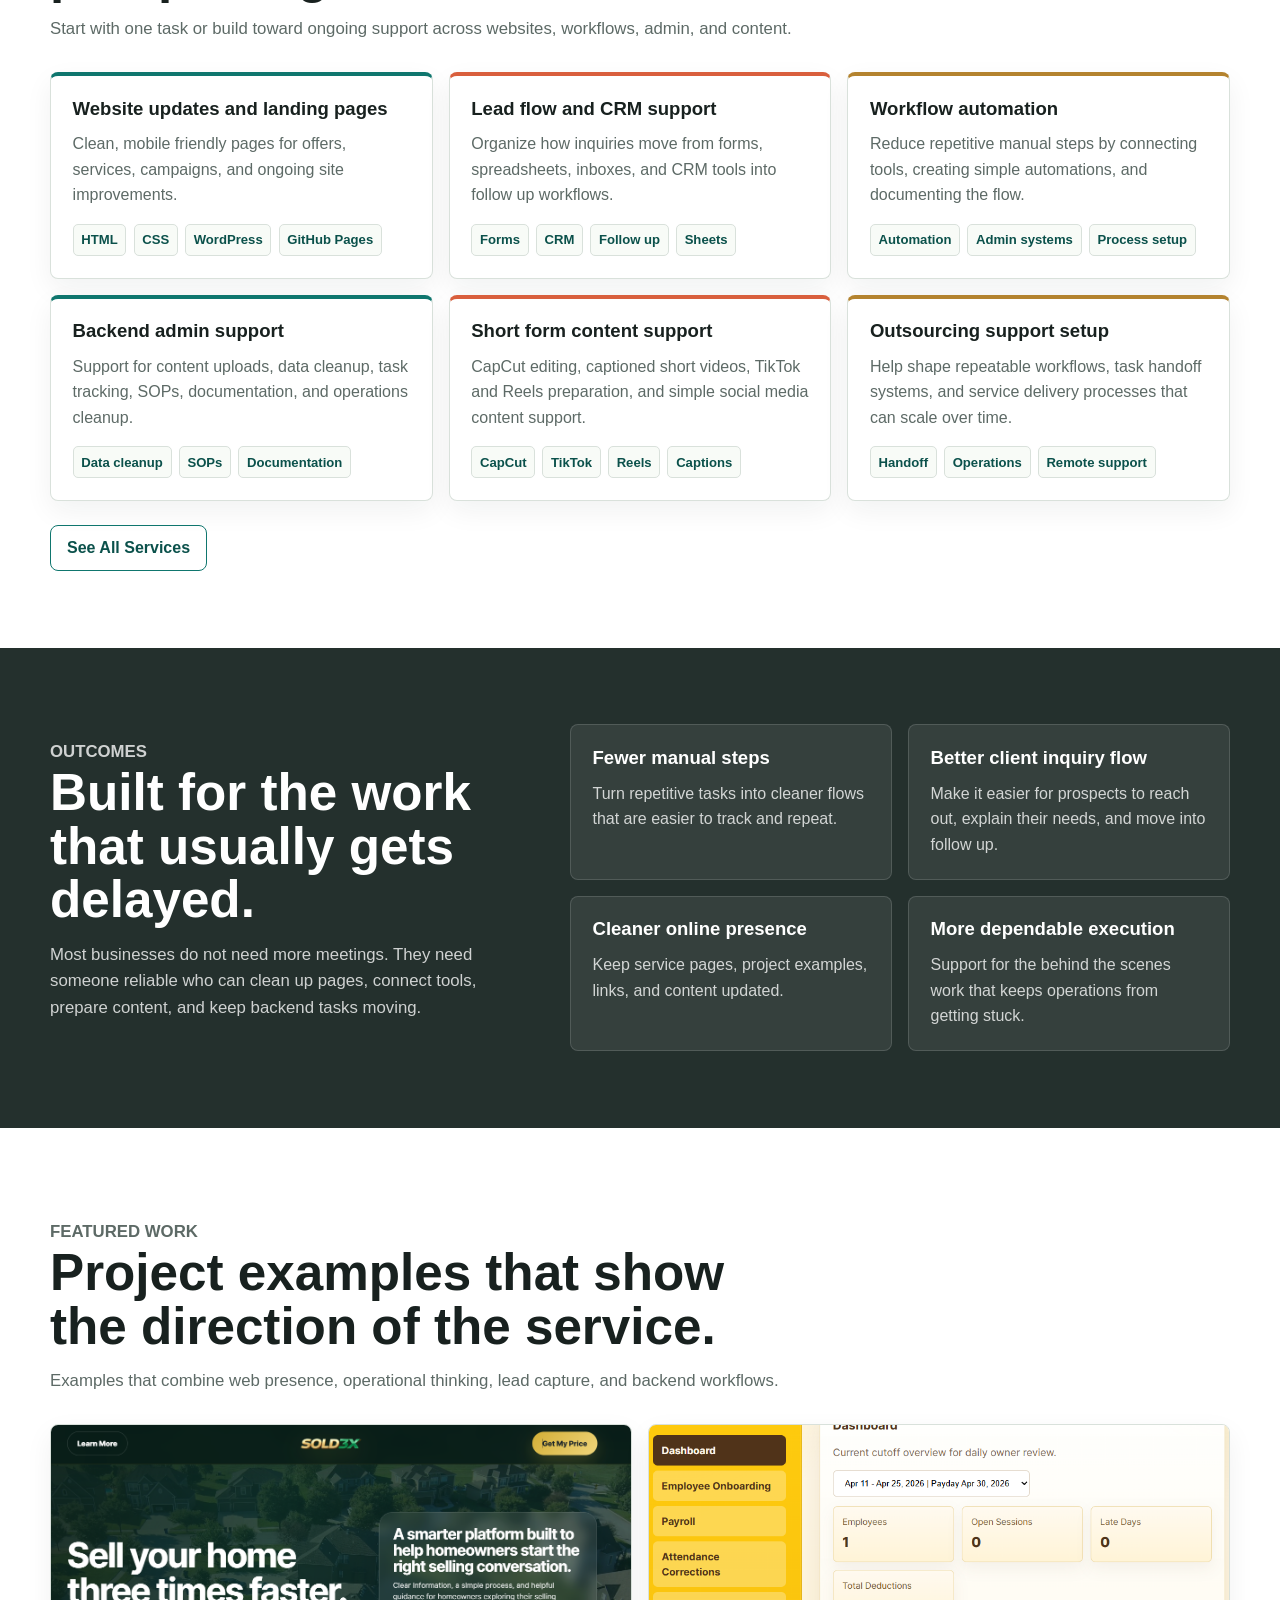
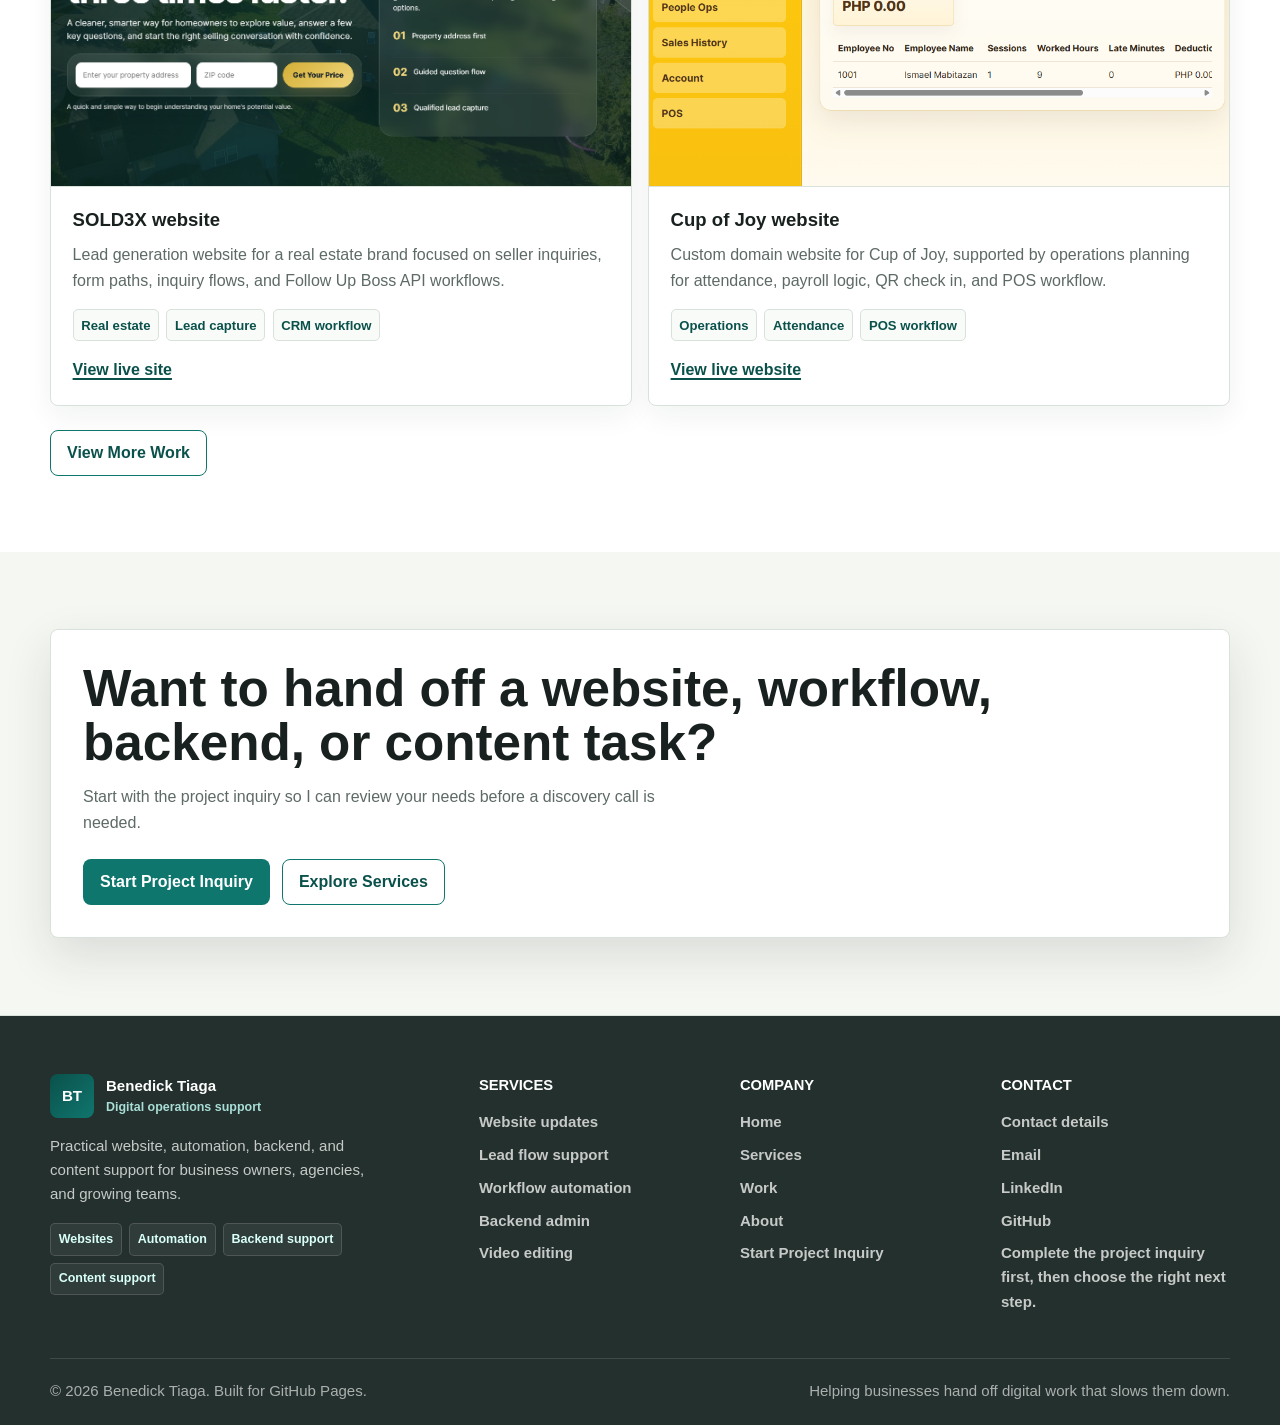
==== commit 371976b5: "Add professional portfolio and Cup of Joy domain" ====
--- a/index.html
+++ b/index.html
@@ -9,16 +9,17 @@
   <meta property="og:description" content="Digital operations support for growing businesses. Websites, automation, backend admin, workflow cleanup, and short form content support." />
   <meta property="og:type" content="website" />
   <link rel="stylesheet" href="styles.css" />
+  <script src="lead-funnel.js" defer></script>
 </head>
 <body>
   <header class="nav">
     <div class="container nav-inner">
       <a href="index.html" class="brand"><span class="brand-mark">BT</span><span class="brand-copy"><span>Benedick Tiaga</span><small>Digital operations partner</small></span></a>
-      <nav class="nav-links" aria-label="Primary navigation"><a href="index.html" aria-current="page">Home</a><a href="services.html">Services</a><a href="work.html">Work</a><a href="about.html">About</a><a href="contact.html" class="nav-cta">Start Project Inquiry</a><a href="contact.html#contact-details">Contact</a></nav>
+      <nav class="nav-links" aria-label="Primary navigation"><a href="index.html" aria-current="page">Home</a><a href="services.html">Services</a><a href="work.html">Work</a><a href="about.html">About</a><a href="contact.html#project-inquiry" class="nav-cta">Start Project Inquiry</a><a href="contact.html#contact-details">Contact</a></nav>
     </div>
   </header>
-  <main id="top"><section class="hero"><div class="container"><div class="hero-content"><p class="eyebrow">For business owners, agencies, and growing teams</p><h1>Digital operations support for growing businesses.</h1><p class="hero-copy">I help companies hand off the digital work that slows them down: website updates, landing pages, lead flow automation, backend admin, documentation, and short form content support.</p><div class="hero-actions"><a class="button button-primary" href="contact.html">Start Project Inquiry</a><a class="button button-secondary" href="services.html">Explore Services</a></div><div class="signal-row" aria-label="Service highlights"><span>Websites</span><span>Automation</span><span>Backend support</span><span>Short form content</span></div></div></div></section><div class="container"><div class="stat-strip" aria-label="Business focus"><div class="stat"><strong>1</strong><span>Reliable point of contact for digital support</span></div><div class="stat"><strong>4</strong><span>Core service areas for daily business needs</span></div><div class="stat"><strong>24/7</strong><span>Live web presence through GitHub Pages and hosted projects</span></div><div class="stat"><strong>Long term</strong><span>Built to grow into an outsourcing support team</span></div></div></div><section class="band-white"><div class="container"><div class="section-header"><p class="section-kicker">What I help with</p><h2>Practical support for the digital work businesses keep postponing.</h2><p>Start with one task or build toward ongoing support across websites, workflows, admin, and content.</p></div><div class="grid grid-3"><article class="card service-card" id="websites"><h3>Website updates and landing pages</h3><p>Clean, mobile friendly pages for offers, services, campaigns, and ongoing site improvements.</p><div class="tag-row"><span class="tag">HTML</span><span class="tag">CSS</span><span class="tag">WordPress</span><span class="tag">GitHub Pages</span></div></article><article class="card service-card" id="lead-flow"><h3>Lead flow and CRM support</h3><p>Organize how inquiries move from forms, spreadsheets, inboxes, and CRM tools into follow up workflows.</p><div class="tag-row"><span class="tag">Forms</span><span class="tag">CRM</span><span class="tag">Follow up</span><span class="tag">Sheets</span></div></article><article class="card service-card" id="automation"><h3>Workflow automation</h3><p>Reduce repetitive manual steps by connecting tools, creating simple automations, and documenting the flow.</p><div class="tag-row"><span class="tag">Automation</span><span class="tag">Admin systems</span><span class="tag">Process setup</span></div></article><article class="card service-card" id="backend"><h3>Backend admin support</h3><p>Support for content uploads, data cleanup, task tracking, SOPs, documentation, and operations cleanup.</p><div class="tag-row"><span class="tag">Data cleanup</span><span class="tag">SOPs</span><span class="tag">Documentation</span></div></article><article class="card service-card" id="content"><h3>Short form content support</h3><p>CapCut editing, captioned short videos, TikTok and Reels preparation, and simple social media content support.</p><div class="tag-row"><span class="tag">CapCut</span><span class="tag">TikTok</span><span class="tag">Reels</span><span class="tag">Captions</span></div></article><article class="card service-card" id="outsourcing"><h3>Outsourcing support setup</h3><p>Help shape repeatable workflows, task handoff systems, and service delivery processes that can scale over time.</p><div class="tag-row"><span class="tag">Handoff</span><span class="tag">Operations</span><span class="tag">Remote support</span></div></article></div><div class="actions"><a class="button button-outline" href="services.html">See All Services</a></div></div></section><section class="band-ink"><div class="container feature-split"><div class="section-header"><p class="section-kicker">Outcomes</p><h2>Built for the work that usually gets delayed.</h2><p>Most businesses do not need more meetings. They need someone reliable who can clean up pages, connect tools, prepare content, and keep backend tasks moving.</p></div><div class="grid grid-2"><article class="card"><h3>Fewer manual steps</h3><p>Turn repetitive tasks into cleaner flows that are easier to track and repeat.</p></article><article class="card"><h3>Better client inquiry flow</h3><p>Make it easier for prospects to reach out, explain their needs, and move into follow up.</p></article><article class="card"><h3>Cleaner online presence</h3><p>Keep service pages, project examples, links, and content updated.</p></article><article class="card"><h3>More dependable execution</h3><p>Support for the behind the scenes work that keeps operations from getting stuck.</p></article></div></div></section><section class="band-white"><div class="container"><div class="section-header"><p class="section-kicker">Featured work</p><h2>Project examples that show the direction of the service.</h2><p>Examples that combine web presence, operational thinking, lead capture, and backend workflows.</p></div><div class="grid grid-2"><article class="card project-card"><img src="sold3x-preview.png" alt="SOLD3X website preview" class="project-image" /><div class="project-body"><h3>SOLD3X website</h3><p>Lead generation website for a real estate brand focused on seller inquiries, form paths, inquiry flows, and Follow Up Boss API workflows.</p><div class="tag-row"><span class="tag">Real estate</span><span class="tag">Lead capture</span><span class="tag">CRM workflow</span></div><div class="project-meta"><a class="project-link" href="https://sold3x.com/" target="_blank" rel="noreferrer">View live site</a></div></div></article><article class="card project-card"><img src="cupofjoy-preview.png" alt="Cup of Joy app preview" class="project-image" /><div class="project-body"><h3>Cup of Joy operations app</h3><p>Web app concept for food and beverage operations, including attendance tracking, QR check in, payroll logic, and POS workflow planning.</p><div class="tag-row"><span class="tag">Operations</span><span class="tag">Attendance</span><span class="tag">POS workflow</span></div><div class="project-meta"><a class="project-link" href="https://cupofjoy2506.netlify.app/" target="_blank" rel="noreferrer">View live app</a></div></div></article></div><div class="actions"><a class="button button-outline" href="work.html">View More Work</a></div></div></section><section><div class="container final-cta"><h2>Want to hand off a website, workflow, backend, or content task?</h2><p>Start with the project inquiry so I can review your needs before a discovery call is needed.</p><div class="page-actions"><a class="button button-primary" href="contact.html">Start Project Inquiry</a><a class="button button-outline" href="services.html">Explore Services</a></div></div></section></main>
-  <footer class="site-footer"><div class="container"><div class="footer-main"><div><a href="index.html" class="footer-logo"><span class="brand-mark">BT</span><span>Benedick Tiaga<small>Digital operations support</small></span></a><p class="footer-copy">Practical website, automation, backend, and content support for business owners, agencies, and growing teams.</p><div class="footer-badges" aria-label="Core services"><span class="footer-badge">Websites</span><span class="footer-badge">Automation</span><span class="footer-badge">Backend support</span><span class="footer-badge">Content support</span></div></div><div class="footer-col"><h3>Services</h3><a href="services.html#websites">Website updates</a><a href="services.html#lead-flow">Lead flow support</a><a href="services.html#automation">Workflow automation</a><a href="services.html#backend">Backend admin</a><a href="work.html#videos">Video editing</a></div><div class="footer-col"><h3>Company</h3><a href="index.html">Home</a><a href="services.html">Services</a><a href="work.html">Work</a><a href="about.html">About</a><a href="contact.html">Start Project Inquiry</a></div><div class="footer-col"><h3>Contact</h3><a href="contact.html#contact-details">Contact details</a><a href="mailto:benedick.tiaga04@gmail.com">Email</a><a href="https://www.linkedin.com/in/benedick-tiaga-jr-51b253248/" target="_blank" rel="noreferrer">LinkedIn</a><a href="https://github.com/SyakNiPrimo" target="_blank" rel="noreferrer">GitHub</a><span>Complete the project inquiry first, then choose the right next step.</span></div></div><div class="footer-bottom"><span>&copy; <span id="year"></span> Benedick Tiaga. Built for GitHub Pages.</span><span>Helping businesses hand off digital work that slows them down.</span></div></div></footer>
+  <main id="top"><section class="hero"><div class="container"><div class="hero-content"><p class="eyebrow">For business owners, agencies, and growing teams</p><h1>Digital operations support for growing businesses.</h1><p class="hero-copy">I help companies hand off the digital work that slows them down: website updates, landing pages, lead flow automation, backend admin, documentation, and short form content support.</p><div class="hero-actions"><a class="button button-primary" href="contact.html#project-inquiry">Start Project Inquiry</a><a class="button button-secondary" href="services.html">Explore Services</a></div><div class="signal-row" aria-label="Service highlights"><span>Websites</span><span>Automation</span><span>Backend support</span><span>Short form content</span></div></div></div></section><div class="container"><div class="stat-strip" aria-label="Business focus"><div class="stat"><strong>1</strong><span>Reliable point of contact for digital support</span></div><div class="stat"><strong>4</strong><span>Core service areas for daily business needs</span></div><div class="stat"><strong>24/7</strong><span>Live web presence through GitHub Pages and hosted projects</span></div><div class="stat"><strong>Long term</strong><span>Built to grow into an outsourcing support team</span></div></div></div><section class="band-white"><div class="container"><div class="section-header"><p class="section-kicker">What I help with</p><h2>Practical support for the digital work businesses keep postponing.</h2><p>Start with one task or build toward ongoing support across websites, workflows, admin, and content.</p></div><div class="grid grid-3"><article class="card service-card" id="websites"><h3>Website updates and landing pages</h3><p>Clean, mobile friendly pages for offers, services, campaigns, and ongoing site improvements.</p><div class="tag-row"><span class="tag">HTML</span><span class="tag">CSS</span><span class="tag">WordPress</span><span class="tag">GitHub Pages</span></div></article><article class="card service-card" id="lead-flow"><h3>Lead flow and CRM support</h3><p>Organize how inquiries move from forms, spreadsheets, inboxes, and CRM tools into follow up workflows.</p><div class="tag-row"><span class="tag">Forms</span><span class="tag">CRM</span><span class="tag">Follow up</span><span class="tag">Sheets</span></div></article><article class="card service-card" id="automation"><h3>Workflow automation</h3><p>Reduce repetitive manual steps by connecting tools, creating simple automations, and documenting the flow.</p><div class="tag-row"><span class="tag">Automation</span><span class="tag">Admin systems</span><span class="tag">Process setup</span></div></article><article class="card service-card" id="backend"><h3>Backend admin support</h3><p>Support for content uploads, data cleanup, task tracking, SOPs, documentation, and operations cleanup.</p><div class="tag-row"><span class="tag">Data cleanup</span><span class="tag">SOPs</span><span class="tag">Documentation</span></div></article><article class="card service-card" id="content"><h3>Short form content support</h3><p>CapCut editing, captioned short videos, TikTok and Reels preparation, and simple social media content support.</p><div class="tag-row"><span class="tag">CapCut</span><span class="tag">TikTok</span><span class="tag">Reels</span><span class="tag">Captions</span></div></article><article class="card service-card" id="outsourcing"><h3>Outsourcing support setup</h3><p>Help shape repeatable workflows, task handoff systems, and service delivery processes that can scale over time.</p><div class="tag-row"><span class="tag">Handoff</span><span class="tag">Operations</span><span class="tag">Remote support</span></div></article></div><div class="actions"><a class="button button-outline" href="services.html">See All Services</a></div></div></section><section class="band-ink"><div class="container feature-split"><div class="section-header"><p class="section-kicker">Outcomes</p><h2>Built for the work that usually gets delayed.</h2><p>Most businesses do not need more meetings. They need someone reliable who can clean up pages, connect tools, prepare content, and keep backend tasks moving.</p></div><div class="grid grid-2"><article class="card"><h3>Fewer manual steps</h3><p>Turn repetitive tasks into cleaner flows that are easier to track and repeat.</p></article><article class="card"><h3>Better client inquiry flow</h3><p>Make it easier for prospects to reach out, explain their needs, and move into follow up.</p></article><article class="card"><h3>Cleaner online presence</h3><p>Keep service pages, project examples, links, and content updated.</p></article><article class="card"><h3>More dependable execution</h3><p>Support for the behind the scenes work that keeps operations from getting stuck.</p></article></div></div></section><section class="band-white"><div class="container"><div class="section-header"><p class="section-kicker">Featured work</p><h2>Project examples that show the direction of the service.</h2><p>Examples that combine web presence, operational thinking, lead capture, and backend workflows.</p></div><div class="grid grid-2"><article class="card project-card"><img src="sold3x-preview.png" alt="SOLD3X website preview" class="project-image" /><div class="project-body"><h3>SOLD3X website</h3><p>Lead generation website for a real estate brand focused on seller inquiries, form paths, inquiry flows, and Follow Up Boss API workflows.</p><div class="tag-row"><span class="tag">Real estate</span><span class="tag">Lead capture</span><span class="tag">CRM workflow</span></div><div class="project-meta"><a class="project-link" href="https://sold3x.com/" target="_blank" rel="noreferrer">View live site</a></div></div></article><article class="card project-card"><img src="cupofjoy-preview.png" alt="Cup of Joy website preview" class="project-image" /><div class="project-body"><h3>Cup of Joy website</h3><p>Custom domain website for Cup of Joy, supported by operations planning for attendance, payroll logic, QR check in, and POS workflow.</p><div class="tag-row"><span class="tag">Operations</span><span class="tag">Attendance</span><span class="tag">POS workflow</span></div><div class="project-meta"><a class="project-link" href="https://www.cupofjoy2506.shop/" target="_blank" rel="noreferrer">View live website</a></div></div></article></div><div class="actions"><a class="button button-outline" href="work.html">View More Work</a></div></div></section><section><div class="container final-cta"><h2>Want to hand off a website, workflow, backend, or content task?</h2><p>Start with the project inquiry so I can review your needs before a discovery call is needed.</p><div class="page-actions"><a class="button button-primary" href="contact.html#project-inquiry">Start Project Inquiry</a><a class="button button-outline" href="services.html">Explore Services</a></div></div></section></main>
+  <footer class="site-footer"><div class="container"><div class="footer-main"><div><a href="index.html" class="footer-logo"><span class="brand-mark">BT</span><span>Benedick Tiaga<small>Digital operations support</small></span></a><p class="footer-copy">Practical website, automation, backend, and content support for business owners, agencies, and growing teams.</p><div class="footer-badges" aria-label="Core services"><span class="footer-badge">Websites</span><span class="footer-badge">Automation</span><span class="footer-badge">Backend support</span><span class="footer-badge">Content support</span></div></div><div class="footer-col"><h3>Services</h3><a href="services.html#websites">Website updates</a><a href="services.html#lead-flow">Lead flow support</a><a href="services.html#automation">Workflow automation</a><a href="services.html#backend">Backend admin</a><a href="work.html#videos">Video editing</a></div><div class="footer-col"><h3>Company</h3><a href="index.html">Home</a><a href="services.html">Services</a><a href="work.html">Work</a><a href="about.html">About</a><a href="contact.html#project-inquiry">Start Project Inquiry</a></div><div class="footer-col"><h3>Contact</h3><a href="contact.html#contact-details">Contact details</a><a href="mailto:benedick.tiaga04@gmail.com">Email</a><a href="https://www.linkedin.com/in/benedick-tiaga-jr-51b253248/" target="_blank" rel="noreferrer">LinkedIn</a><a href="https://github.com/SyakNiPrimo" target="_blank" rel="noreferrer">GitHub</a><span>Complete the project inquiry first, then choose the right next step.</span></div></div><div class="footer-bottom"><span>&copy; <span id="year"></span> Benedick Tiaga. Built for GitHub Pages.</span><span>Helping businesses hand off digital work that slows them down.</span></div></div></footer>
   <script>document.getElementById('year').textContent = new Date().getFullYear();</script>
   
 </body>
--- a/styles.css
+++ b/styles.css
@@ -648,6 +648,224 @@
       gap: 0.9rem;
     }
 
+    body.funnel-open {
+      overflow: hidden;
+    }
+
+    .lead-funnel-modal {
+      position: fixed;
+      inset: 0;
+      z-index: 1000;
+      display: none;
+      align-items: center;
+      justify-content: center;
+      padding: 1rem;
+    }
+
+    .lead-funnel-modal.is-open {
+      display: flex;
+    }
+
+    .lead-funnel-backdrop {
+      position: absolute;
+      inset: 0;
+      background: rgba(16, 26, 24, 0.68);
+      backdrop-filter: blur(8px);
+    }
+
+    .lead-funnel-dialog {
+      position: relative;
+      width: min(100%, 860px);
+      max-height: min(92vh, 840px);
+      overflow: auto;
+      border: 1px solid rgba(255, 255, 255, 0.18);
+      border-radius: var(--radius);
+      background: var(--paper);
+      box-shadow: 0 30px 80px rgba(16, 26, 24, 0.34);
+    }
+
+    .lead-funnel-topbar {
+      display: flex;
+      align-items: flex-start;
+      justify-content: space-between;
+      gap: 1rem;
+      padding: 1.25rem 1.25rem 1rem;
+      border-bottom: 1px solid var(--line);
+      background: #f8fbf7;
+    }
+
+    .lead-funnel-topbar h2 {
+      margin: 0.1rem 0 0;
+      font-size: clamp(1.7rem, 4vw, 2.8rem);
+      line-height: 1.05;
+      letter-spacing: 0;
+    }
+
+    .lead-funnel-topbar p {
+      margin: 0.35rem 0 0;
+      color: var(--muted);
+    }
+
+    .lead-funnel-kicker {
+      margin: 0;
+      color: var(--teal-dark);
+      font-size: 0.78rem;
+      font-weight: 900;
+      text-transform: uppercase;
+      letter-spacing: 0.08em;
+    }
+
+    .lead-funnel-close {
+      display: inline-grid;
+      place-items: center;
+      width: 40px;
+      height: 40px;
+      border: 1px solid var(--line);
+      border-radius: var(--radius);
+      color: var(--ink);
+      background: white;
+      font-weight: 900;
+      cursor: pointer;
+    }
+
+    .lead-funnel-form {
+      display: grid;
+      gap: 1rem;
+      padding: 1.25rem;
+    }
+
+    .lead-funnel-progress {
+      height: 9px;
+      overflow: hidden;
+      border-radius: 999px;
+      background: #e7eee8;
+    }
+
+    .lead-funnel-progress span {
+      display: block;
+      width: 20%;
+      height: 100%;
+      border-radius: inherit;
+      background: var(--teal);
+      transition: width 0.2s ease;
+    }
+
+    .lead-funnel-error {
+      display: none;
+      padding: 0.72rem 0.82rem;
+      border: 1px solid rgba(217, 95, 61, 0.35);
+      border-radius: var(--radius);
+      color: #8f341d;
+      background: rgba(217, 95, 61, 0.08);
+      font-weight: 800;
+    }
+
+    .lead-funnel-error:not(:empty) {
+      display: block;
+    }
+
+    .lead-funnel-step {
+      display: none;
+      gap: 0.9rem;
+    }
+
+    .lead-funnel-step.is-active {
+      display: grid;
+    }
+
+    .lead-funnel-step h3 {
+      margin: 0;
+      font-size: clamp(1.35rem, 3vw, 2rem);
+      line-height: 1.1;
+      letter-spacing: 0;
+    }
+
+    .lead-funnel-step p {
+      margin: 0;
+      color: var(--muted);
+    }
+
+    .lead-funnel-field-grid {
+      display: grid;
+      grid-template-columns: repeat(2, minmax(0, 1fr));
+      gap: 0.85rem;
+    }
+
+    .lead-funnel-field,
+    .lead-funnel-group {
+      display: grid;
+      gap: 0.4rem;
+      padding: 0;
+      margin: 0;
+      border: 0;
+    }
+
+    .lead-funnel-field span,
+    .lead-funnel-group legend {
+      color: var(--ink);
+      font-size: 0.92rem;
+      font-weight: 900;
+    }
+
+    .lead-funnel-field input,
+    .lead-funnel-field select,
+    .lead-funnel-field textarea {
+      width: 100%;
+      border: 1px solid var(--line);
+      border-radius: var(--radius);
+      padding: 0.85rem;
+      color: var(--ink);
+      background: #fbfcfa;
+    }
+
+    .lead-funnel-field textarea {
+      min-height: 145px;
+      resize: vertical;
+    }
+
+    .lead-funnel-choice-grid {
+      display: grid;
+      gap: 0.6rem;
+    }
+
+    .lead-funnel-choice-grid-2 {
+      grid-template-columns: repeat(2, minmax(0, 1fr));
+    }
+
+    .lead-funnel-choice {
+      display: flex;
+      align-items: flex-start;
+      gap: 0.6rem;
+      min-height: 48px;
+      padding: 0.8rem;
+      border: 1px solid var(--line);
+      border-radius: var(--radius);
+      color: var(--muted);
+      background: #fbfcfa;
+      font-weight: 800;
+      cursor: pointer;
+    }
+
+    .lead-funnel-choice:focus-within,
+    .lead-funnel-choice:hover {
+      border-color: rgba(15, 118, 110, 0.46);
+      background: #f2faf7;
+    }
+
+    .lead-funnel-choice input {
+      margin-top: 0.2rem;
+      accent-color: var(--teal);
+      flex-shrink: 0;
+    }
+
+    .lead-funnel-actions {
+      display: flex;
+      flex-wrap: wrap;
+      justify-content: flex-end;
+      gap: 0.75rem;
+      padding-top: 0.25rem;
+    }
+
     .intake-layout {
       grid-template-columns: 0.78fr 1.22fr;
     }
@@ -1018,6 +1236,8 @@
       .video-grid,
       .stat-strip,
       .form-grid,
+      .lead-funnel-field-grid,
+      .lead-funnel-choice-grid-2,
       .profile-block {
         grid-template-columns: 1fr;
       }
@@ -1058,8 +1278,18 @@
 
       .project-meta,
       .hero-actions,
-      .actions {
+      .actions,
+      .lead-funnel-actions {
         width: 100%;
+      }
+
+      .lead-funnel-dialog {
+        max-height: 94vh;
+      }
+
+      .lead-funnel-topbar,
+      .lead-funnel-form {
+        padding: 1rem;
       }
     }
 
